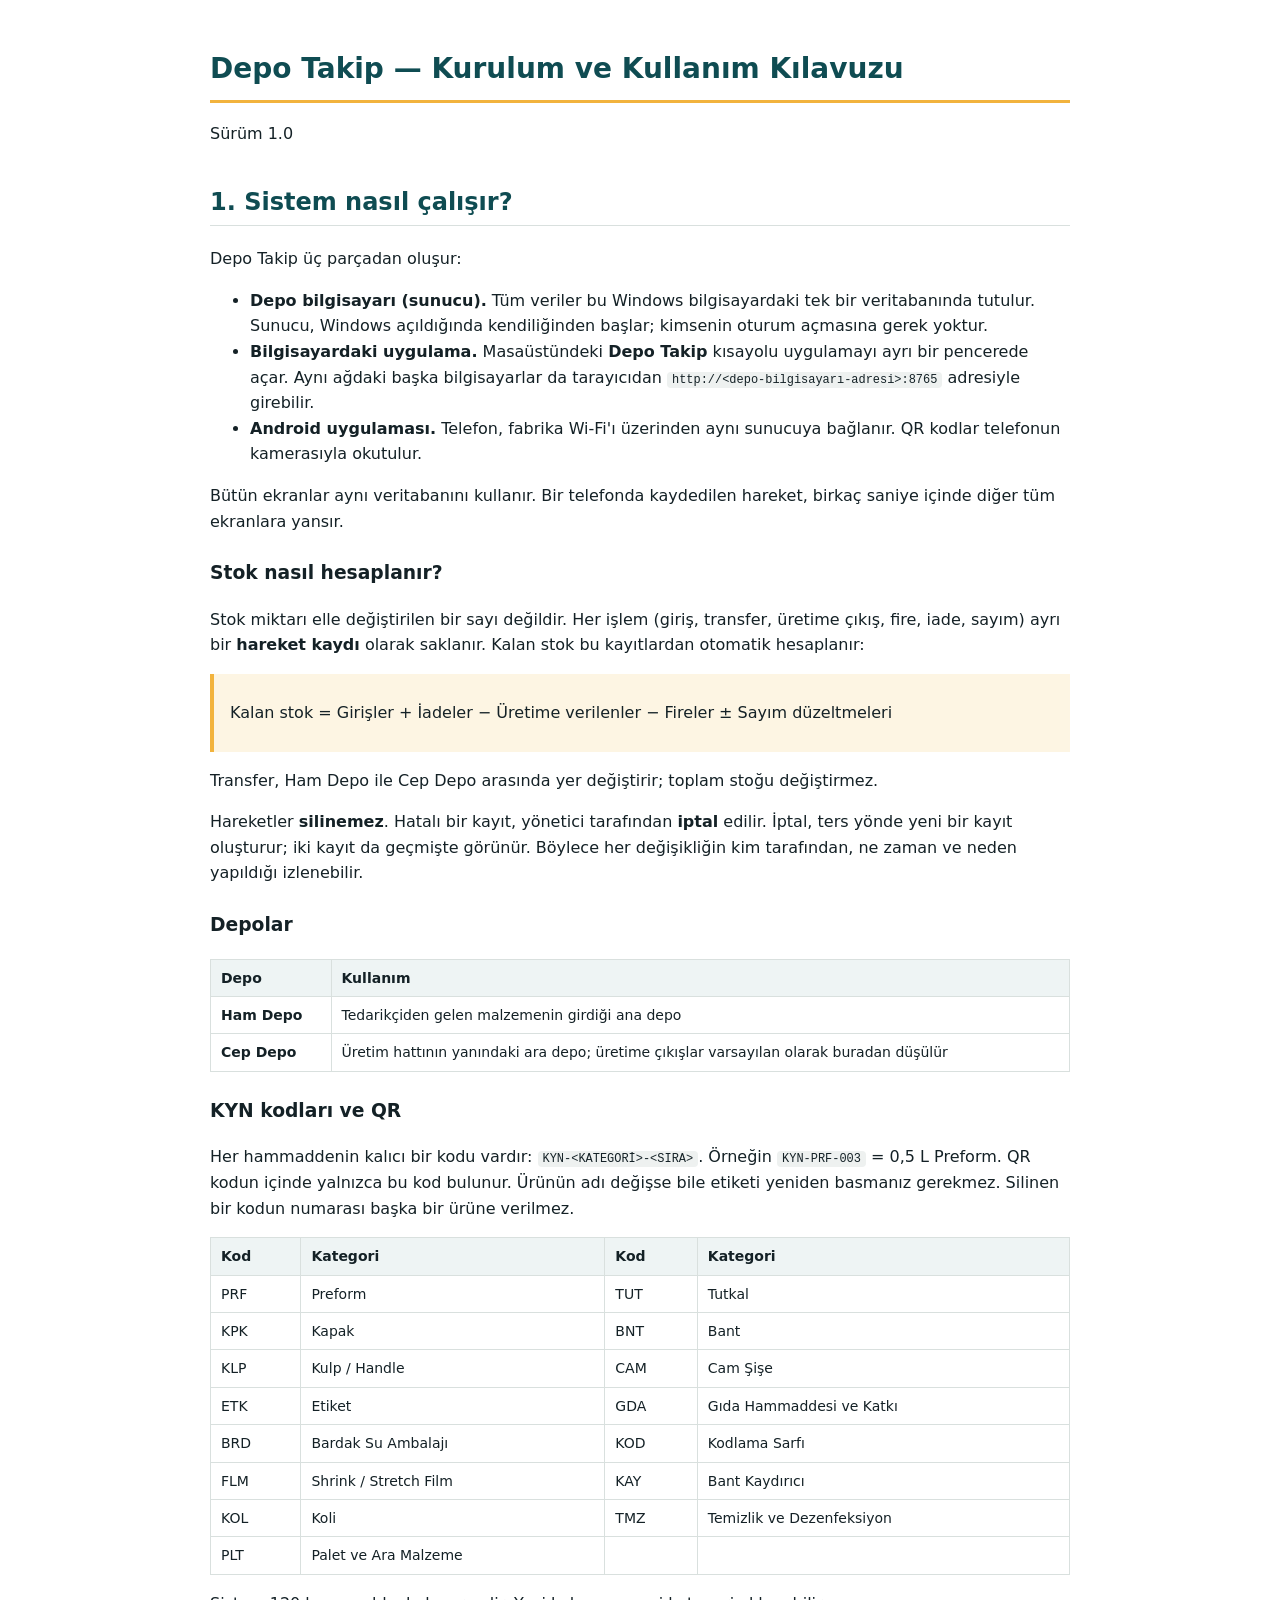
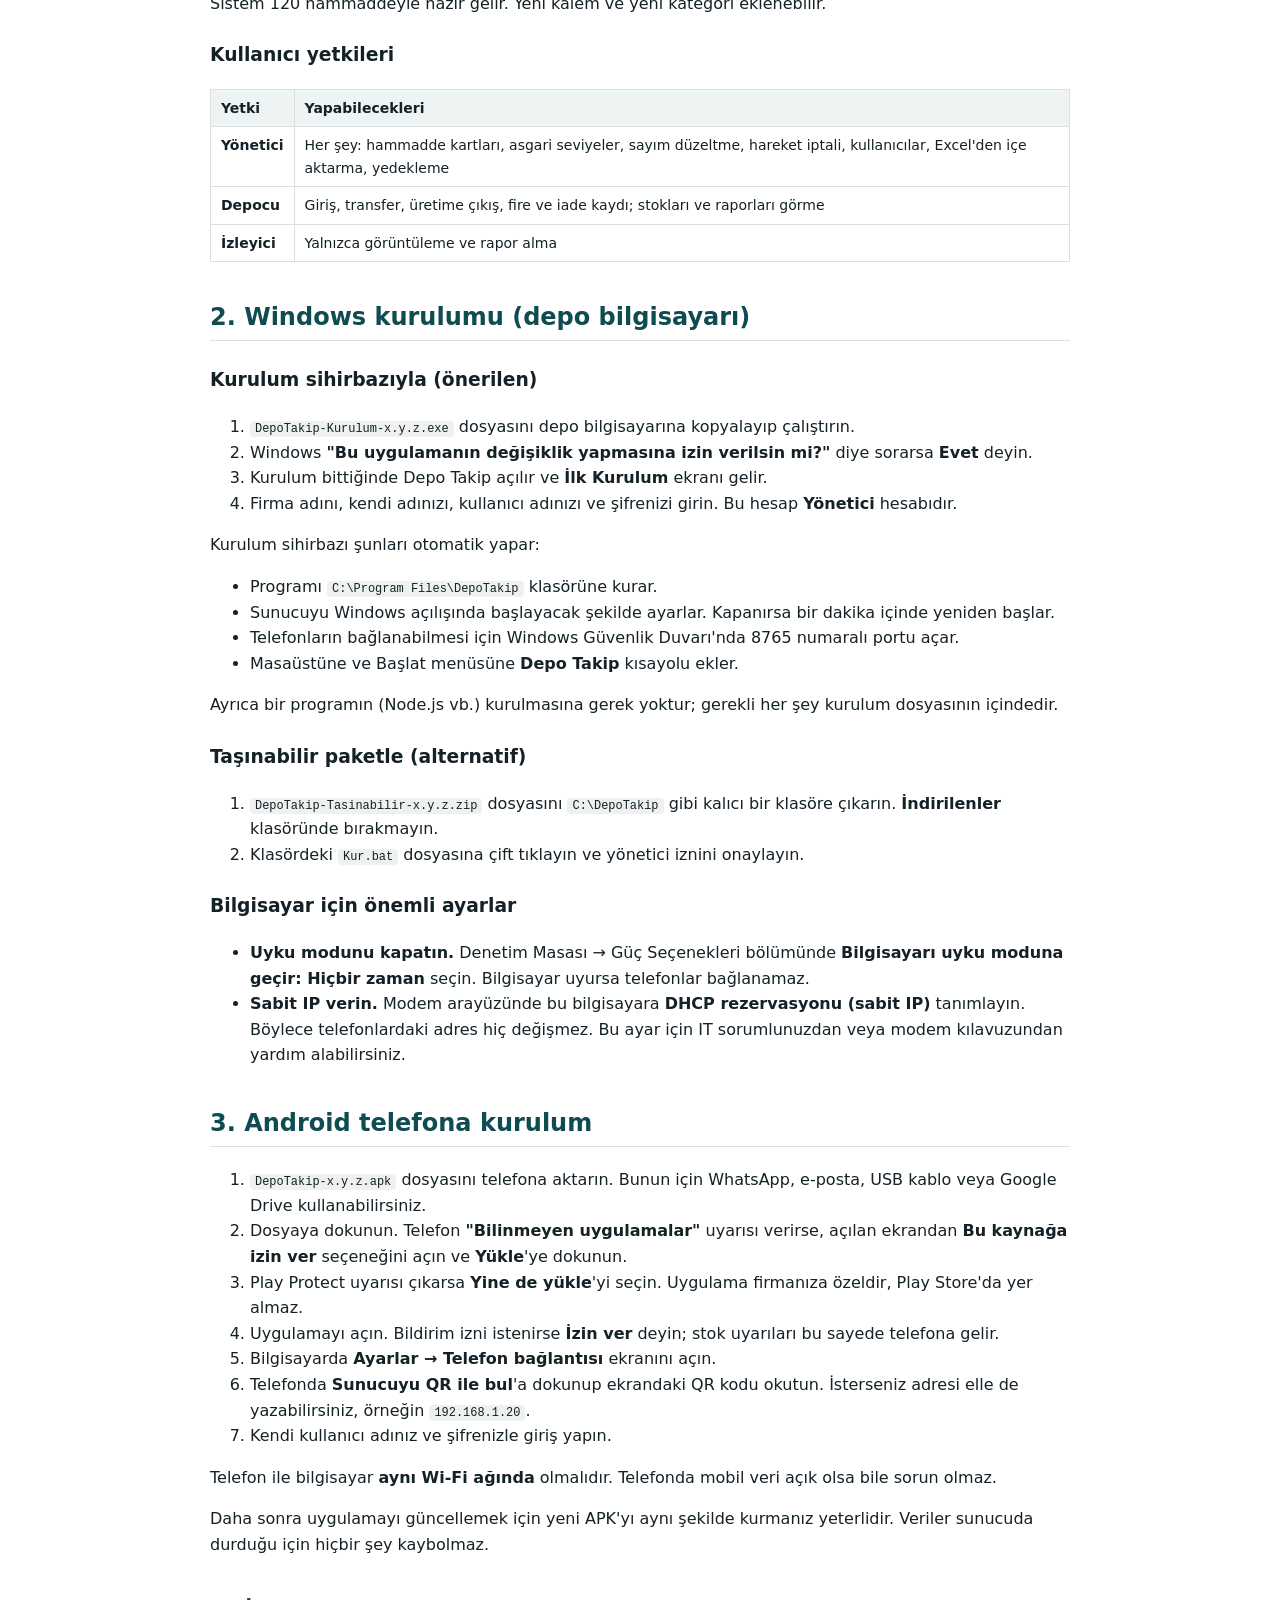
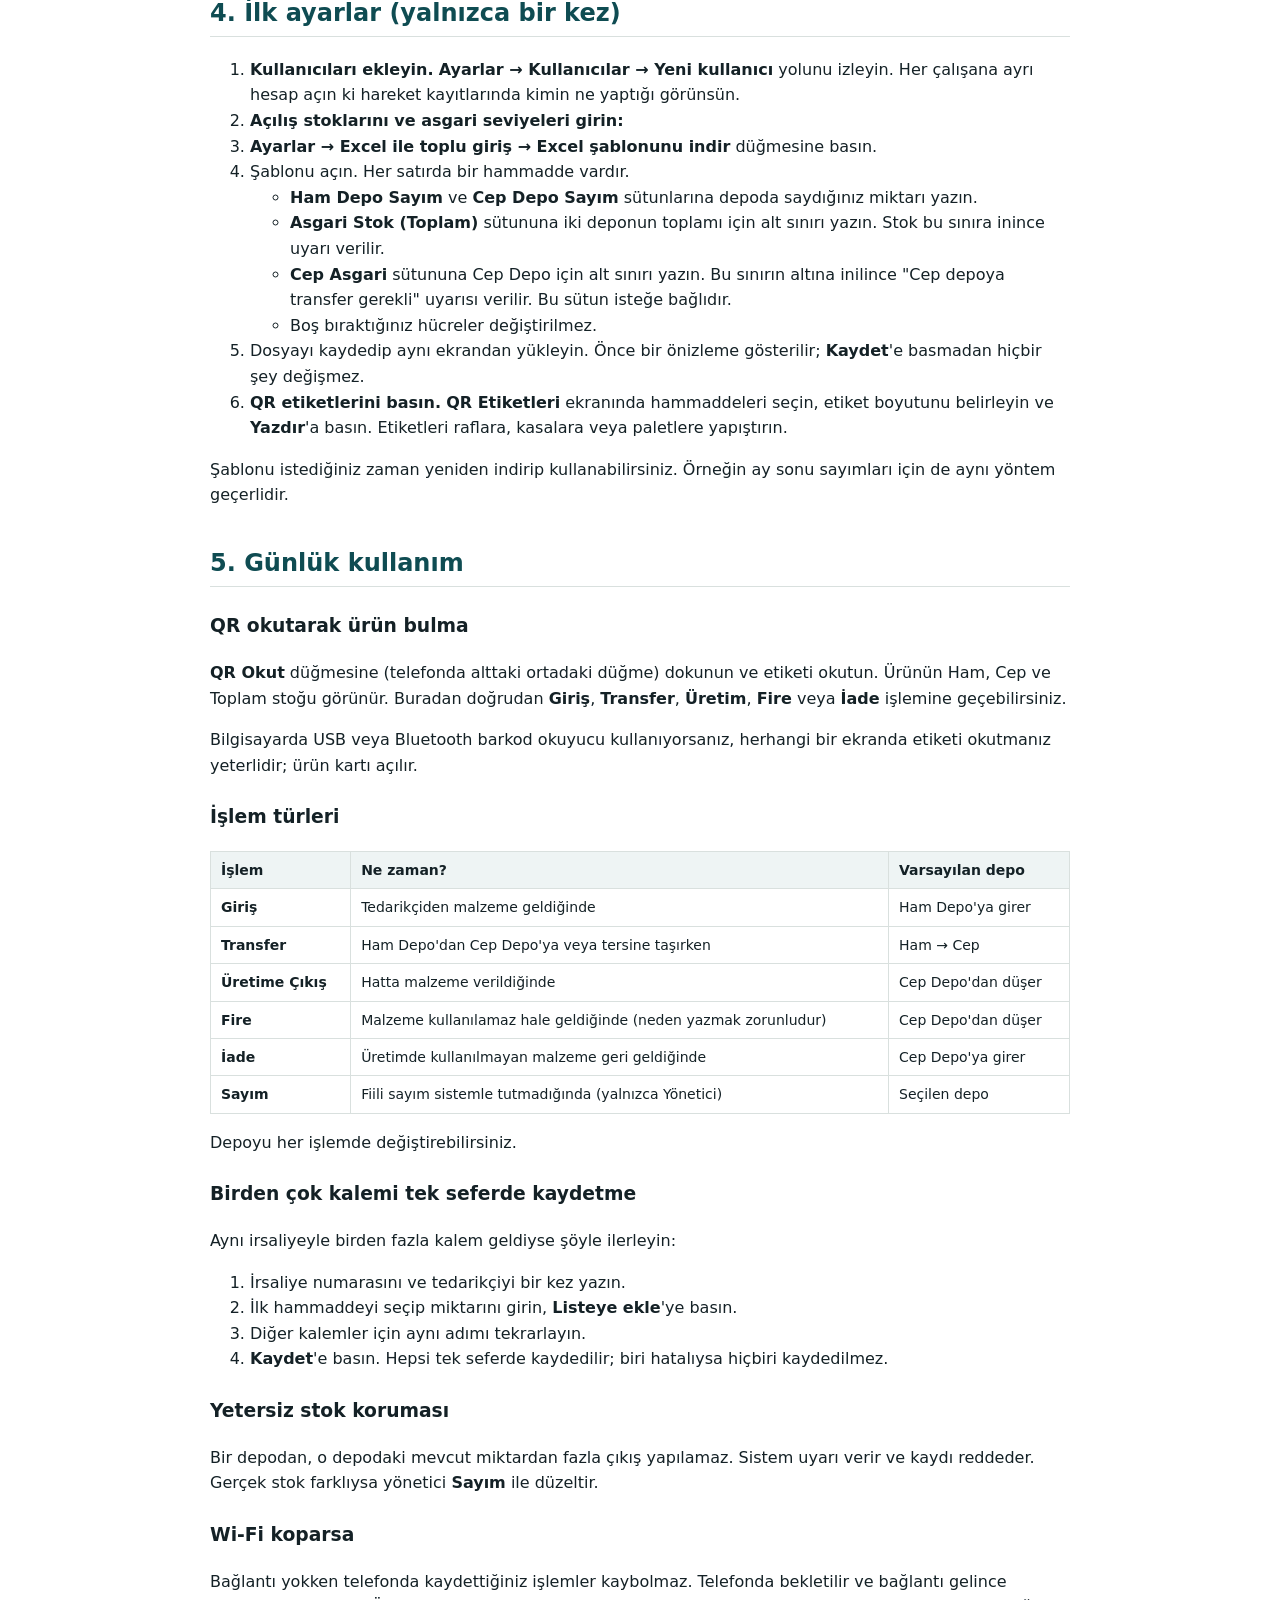
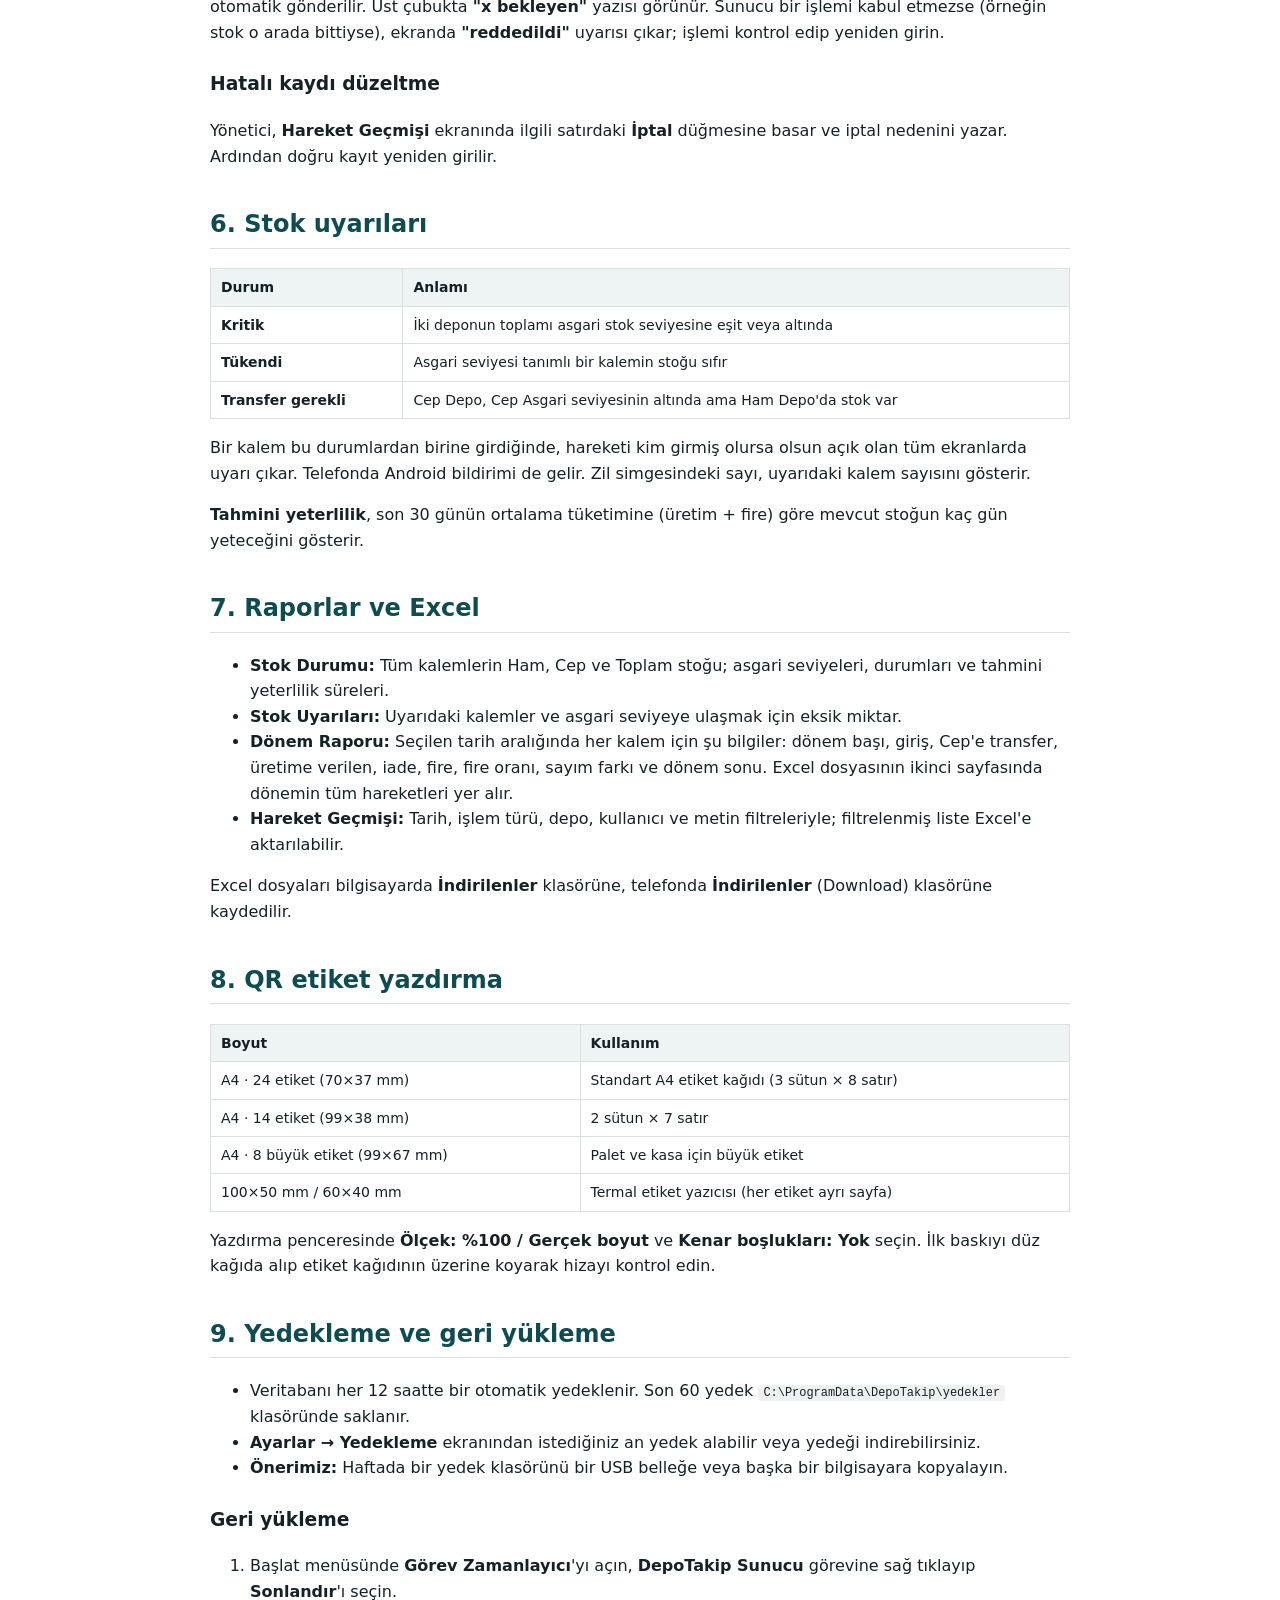
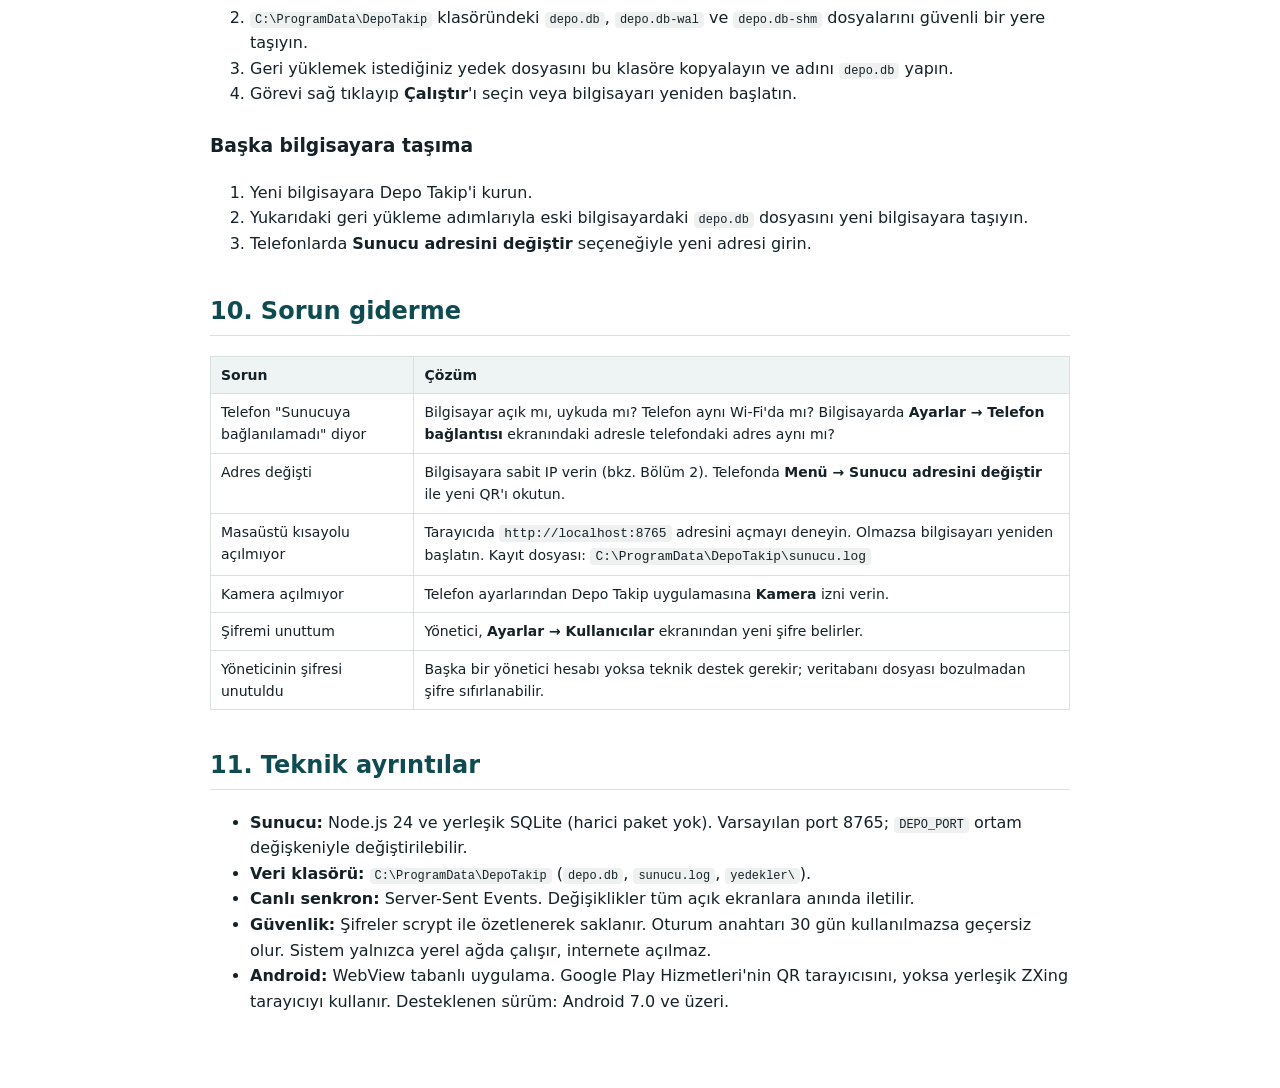
==== docs/KULLANIM-KILAVUZU.html @ caff274a "Depo takip uygulaması: ilk yükleme Co-Authored-By: Claude Opus 5.5 <noreply@anthropic.com> Claude-Se" ====
<!doctype html><html lang="tr"><head><meta charset="utf-8"><meta name="viewport" content="width=device-width,initial-scale=1"><title>Depo Takip — Kullanım Kılavuzu</title><style>body{font-family:"Segoe UI",system-ui,Roboto,Arial,sans-serif;max-width:860px;margin:0 auto;padding:28px 20px 60px;line-height:1.6;color:#142126;background:#fff}
h1{color:#0f4c52;font-size:28px;border-bottom:3px solid #f2b33d;padding-bottom:8px}h2{color:#0f4c52;margin-top:36px;border-bottom:1px solid #d9e0de;padding-bottom:4px}h3{margin-top:24px}
table{border-collapse:collapse;width:100%;margin:12px 0;font-size:14px}th,td{border:1px solid #d9e0de;padding:7px 10px;text-align:left;vertical-align:top}th{background:#eef4f4}
code{background:#eef1f0;padding:1px 5px;border-radius:4px;font-size:.92em}blockquote{margin:12px 0;padding:10px 16px;background:#fdf5e3;border-left:4px solid #f2b33d}
@media print{body{padding:0}h2{page-break-after:avoid}}</style></head><body><h1 id="depo-takip-kurulum-ve-kullanm-klavuzu">Depo Takip — Kurulum ve Kullanım Kılavuzu</h1>
<p>Sürüm 1.0</p>
<h2 id="1-sistem-nasl-calsr">1. Sistem nasıl çalışır?</h2>
<p>Depo Takip üç parçadan oluşur:</p>
<ul>
<li><strong>Depo bilgisayarı (sunucu).</strong> Tüm veriler bu Windows bilgisayardaki tek bir veritabanında tutulur. Sunucu, Windows açıldığında kendiliğinden başlar; kimsenin oturum açmasına gerek yoktur.</li>
<li><strong>Bilgisayardaki uygulama.</strong> Masaüstündeki <strong>Depo Takip</strong> kısayolu uygulamayı ayrı bir pencerede açar. Aynı ağdaki başka bilgisayarlar da tarayıcıdan <code>http://&lt;depo-bilgisayarı-adresi&gt;:8765</code> adresiyle girebilir.</li>
<li><strong>Android uygulaması.</strong> Telefon, fabrika Wi-Fi'ı üzerinden aynı sunucuya bağlanır. QR kodlar telefonun kamerasıyla okutulur.</li>
</ul>
<p>Bütün ekranlar aynı veritabanını kullanır. Bir telefonda kaydedilen hareket, birkaç saniye içinde diğer tüm ekranlara yansır.</p>
<h3 id="stok-nasl-hesaplanr">Stok nasıl hesaplanır?</h3>
<p>Stok miktarı elle değiştirilen bir sayı değildir. Her işlem (giriş, transfer, üretime çıkış, fire, iade, sayım) ayrı bir <strong>hareket kaydı</strong> olarak saklanır. Kalan stok bu kayıtlardan otomatik hesaplanır:</p>
<blockquote>
<p>Kalan stok = Girişler + İadeler − Üretime verilenler − Fireler ± Sayım düzeltmeleri</p>
</blockquote>
<p>Transfer, Ham Depo ile Cep Depo arasında yer değiştirir; toplam stoğu değiştirmez.</p>
<p>Hareketler <strong>silinemez</strong>. Hatalı bir kayıt, yönetici tarafından <strong>iptal</strong> edilir. İptal, ters yönde yeni bir kayıt oluşturur; iki kayıt da geçmişte görünür. Böylece her değişikliğin kim tarafından, ne zaman ve neden yapıldığı izlenebilir.</p>
<h3 id="depolar">Depolar</h3>
<table>
<thead>
<tr>
<th>Depo</th>
<th>Kullanım</th>
</tr>
</thead>
<tbody>
<tr>
<td><strong>Ham Depo</strong></td>
<td>Tedarikçiden gelen malzemenin girdiği ana depo</td>
</tr>
<tr>
<td><strong>Cep Depo</strong></td>
<td>Üretim hattının yanındaki ara depo; üretime çıkışlar varsayılan olarak buradan düşülür</td>
</tr>
</tbody>
</table>
<h3 id="kyn-kodlar-ve-qr">KYN kodları ve QR</h3>
<p>Her hammaddenin kalıcı bir kodu vardır: <code>KYN-&lt;KATEGORİ&gt;-&lt;SIRA&gt;</code>. Örneğin <code>KYN-PRF-003</code> = 0,5 L Preform. QR kodun içinde yalnızca bu kod bulunur. Ürünün adı değişse bile etiketi yeniden basmanız gerekmez. Silinen bir kodun numarası başka bir ürüne verilmez.</p>
<table>
<thead>
<tr>
<th>Kod</th>
<th>Kategori</th>
<th>Kod</th>
<th>Kategori</th>
</tr>
</thead>
<tbody>
<tr>
<td>PRF</td>
<td>Preform</td>
<td>TUT</td>
<td>Tutkal</td>
</tr>
<tr>
<td>KPK</td>
<td>Kapak</td>
<td>BNT</td>
<td>Bant</td>
</tr>
<tr>
<td>KLP</td>
<td>Kulp / Handle</td>
<td>CAM</td>
<td>Cam Şişe</td>
</tr>
<tr>
<td>ETK</td>
<td>Etiket</td>
<td>GDA</td>
<td>Gıda Hammaddesi ve Katkı</td>
</tr>
<tr>
<td>BRD</td>
<td>Bardak Su Ambalajı</td>
<td>KOD</td>
<td>Kodlama Sarfı</td>
</tr>
<tr>
<td>FLM</td>
<td>Shrink / Stretch Film</td>
<td>KAY</td>
<td>Bant Kaydırıcı</td>
</tr>
<tr>
<td>KOL</td>
<td>Koli</td>
<td>TMZ</td>
<td>Temizlik ve Dezenfeksiyon</td>
</tr>
<tr>
<td>PLT</td>
<td>Palet ve Ara Malzeme</td>
<td></td>
<td></td>
</tr>
</tbody>
</table>
<p>Sistem 120 hammaddeyle hazır gelir. Yeni kalem ve yeni kategori eklenebilir.</p>
<h3 id="kullanc-yetkileri">Kullanıcı yetkileri</h3>
<table>
<thead>
<tr>
<th>Yetki</th>
<th>Yapabilecekleri</th>
</tr>
</thead>
<tbody>
<tr>
<td><strong>Yönetici</strong></td>
<td>Her şey: hammadde kartları, asgari seviyeler, sayım düzeltme, hareket iptali, kullanıcılar, Excel'den içe aktarma, yedekleme</td>
</tr>
<tr>
<td><strong>Depocu</strong></td>
<td>Giriş, transfer, üretime çıkış, fire ve iade kaydı; stokları ve raporları görme</td>
</tr>
<tr>
<td><strong>İzleyici</strong></td>
<td>Yalnızca görüntüleme ve rapor alma</td>
</tr>
</tbody>
</table>
<h2 id="2-windows-kurulumu-depo-bilgisayar">2. Windows kurulumu (depo bilgisayarı)</h2>
<h3 id="kurulum-sihirbazyla-onerilen">Kurulum sihirbazıyla (önerilen)</h3>
<ol>
<li><code>DepoTakip-Kurulum-x.y.z.exe</code> dosyasını depo bilgisayarına kopyalayıp çalıştırın.</li>
<li>Windows <strong>"Bu uygulamanın değişiklik yapmasına izin verilsin mi?"</strong> diye sorarsa <strong>Evet</strong> deyin.</li>
<li>Kurulum bittiğinde Depo Takip açılır ve <strong>İlk Kurulum</strong> ekranı gelir.</li>
<li>Firma adını, kendi adınızı, kullanıcı adınızı ve şifrenizi girin. Bu hesap <strong>Yönetici</strong> hesabıdır.</li>
</ol>
<p>Kurulum sihirbazı şunları otomatik yapar:</p>
<ul>
<li>Programı <code>C:\Program Files\DepoTakip</code> klasörüne kurar.</li>
<li>Sunucuyu Windows açılışında başlayacak şekilde ayarlar. Kapanırsa bir dakika içinde yeniden başlar.</li>
<li>Telefonların bağlanabilmesi için Windows Güvenlik Duvarı'nda 8765 numaralı portu açar.</li>
<li>Masaüstüne ve Başlat menüsüne <strong>Depo Takip</strong> kısayolu ekler.</li>
</ul>
<p>Ayrıca bir programın (Node.js vb.) kurulmasına gerek yoktur; gerekli her şey kurulum dosyasının içindedir.</p>
<h3 id="tasnabilir-paketle-alternatif">Taşınabilir paketle (alternatif)</h3>
<ol>
<li><code>DepoTakip-Tasinabilir-x.y.z.zip</code> dosyasını <code>C:\DepoTakip</code> gibi kalıcı bir klasöre çıkarın. <strong>İndirilenler</strong> klasöründe bırakmayın.</li>
<li>Klasördeki <code>Kur.bat</code> dosyasına çift tıklayın ve yönetici iznini onaylayın.</li>
</ol>
<h3 id="bilgisayar-icin-onemli-ayarlar">Bilgisayar için önemli ayarlar</h3>
<ul>
<li><strong>Uyku modunu kapatın.</strong> Denetim Masası → Güç Seçenekleri bölümünde <strong>Bilgisayarı uyku moduna geçir: Hiçbir zaman</strong> seçin. Bilgisayar uyursa telefonlar bağlanamaz.</li>
<li><strong>Sabit IP verin.</strong> Modem arayüzünde bu bilgisayara <strong>DHCP rezervasyonu (sabit IP)</strong> tanımlayın. Böylece telefonlardaki adres hiç değişmez. Bu ayar için IT sorumlunuzdan veya modem kılavuzundan yardım alabilirsiniz.</li>
</ul>
<h2 id="3-android-telefona-kurulum">3. Android telefona kurulum</h2>
<ol>
<li><code>DepoTakip-x.y.z.apk</code> dosyasını telefona aktarın. Bunun için WhatsApp, e-posta, USB kablo veya Google Drive kullanabilirsiniz.</li>
<li>Dosyaya dokunun. Telefon <strong>"Bilinmeyen uygulamalar"</strong> uyarısı verirse, açılan ekrandan <strong>Bu kaynağa izin ver</strong> seçeneğini açın ve <strong>Yükle</strong>'ye dokunun.</li>
<li>Play Protect uyarısı çıkarsa <strong>Yine de yükle</strong>'yi seçin. Uygulama firmanıza özeldir, Play Store'da yer almaz.</li>
<li>Uygulamayı açın. Bildirim izni istenirse <strong>İzin ver</strong> deyin; stok uyarıları bu sayede telefona gelir.</li>
<li>Bilgisayarda <strong>Ayarlar → Telefon bağlantısı</strong> ekranını açın.</li>
<li>Telefonda <strong>Sunucuyu QR ile bul</strong>'a dokunup ekrandaki QR kodu okutun. İsterseniz adresi elle de yazabilirsiniz, örneğin <code>192.168.1.20</code>.</li>
<li>Kendi kullanıcı adınız ve şifrenizle giriş yapın.</li>
</ol>
<p>Telefon ile bilgisayar <strong>aynı Wi-Fi ağında</strong> olmalıdır. Telefonda mobil veri açık olsa bile sorun olmaz.</p>
<p>Daha sonra uygulamayı güncellemek için yeni APK'yı aynı şekilde kurmanız yeterlidir. Veriler sunucuda durduğu için hiçbir şey kaybolmaz.</p>
<h2 id="4-ilk-ayarlar-yalnzca-bir-kez">4. İlk ayarlar (yalnızca bir kez)</h2>
<ol>
<li><strong>Kullanıcıları ekleyin.</strong> <strong>Ayarlar → Kullanıcılar → Yeni kullanıcı</strong> yolunu izleyin. Her çalışana ayrı hesap açın ki hareket kayıtlarında kimin ne yaptığı görünsün.</li>
<li><strong>Açılış stoklarını ve asgari seviyeleri girin:</strong></li>
<li><strong>Ayarlar → Excel ile toplu giriş → Excel şablonunu indir</strong> düğmesine basın.</li>
<li>Şablonu açın. Her satırda bir hammadde vardır.<ul>
<li><strong>Ham Depo Sayım</strong> ve <strong>Cep Depo Sayım</strong> sütunlarına depoda saydığınız miktarı yazın.</li>
<li><strong>Asgari Stok (Toplam)</strong> sütununa iki deponun toplamı için alt sınırı yazın. Stok bu sınıra inince uyarı verilir.</li>
<li><strong>Cep Asgari</strong> sütununa Cep Depo için alt sınırı yazın. Bu sınırın altına inilince "Cep depoya transfer gerekli" uyarısı verilir. Bu sütun isteğe bağlıdır.</li>
<li>Boş bıraktığınız hücreler değiştirilmez.</li>
</ul>
</li>
<li>Dosyayı kaydedip aynı ekrandan yükleyin. Önce bir önizleme gösterilir; <strong>Kaydet</strong>'e basmadan hiçbir şey değişmez.</li>
<li><strong>QR etiketlerini basın.</strong> <strong>QR Etiketleri</strong> ekranında hammaddeleri seçin, etiket boyutunu belirleyin ve <strong>Yazdır</strong>'a basın. Etiketleri raflara, kasalara veya paletlere yapıştırın.</li>
</ol>
<p>Şablonu istediğiniz zaman yeniden indirip kullanabilirsiniz. Örneğin ay sonu sayımları için de aynı yöntem geçerlidir.</p>
<h2 id="5-gunluk-kullanm">5. Günlük kullanım</h2>
<h3 id="qr-okutarak-urun-bulma">QR okutarak ürün bulma</h3>
<p><strong>QR Okut</strong> düğmesine (telefonda alttaki ortadaki düğme) dokunun ve etiketi okutun. Ürünün Ham, Cep ve Toplam stoğu görünür. Buradan doğrudan <strong>Giriş</strong>, <strong>Transfer</strong>, <strong>Üretim</strong>, <strong>Fire</strong> veya <strong>İade</strong> işlemine geçebilirsiniz.</p>
<p>Bilgisayarda USB veya Bluetooth barkod okuyucu kullanıyorsanız, herhangi bir ekranda etiketi okutmanız yeterlidir; ürün kartı açılır.</p>
<h3 id="islem-turleri">İşlem türleri</h3>
<table>
<thead>
<tr>
<th>İşlem</th>
<th>Ne zaman?</th>
<th>Varsayılan depo</th>
</tr>
</thead>
<tbody>
<tr>
<td><strong>Giriş</strong></td>
<td>Tedarikçiden malzeme geldiğinde</td>
<td>Ham Depo'ya girer</td>
</tr>
<tr>
<td><strong>Transfer</strong></td>
<td>Ham Depo'dan Cep Depo'ya veya tersine taşırken</td>
<td>Ham → Cep</td>
</tr>
<tr>
<td><strong>Üretime Çıkış</strong></td>
<td>Hatta malzeme verildiğinde</td>
<td>Cep Depo'dan düşer</td>
</tr>
<tr>
<td><strong>Fire</strong></td>
<td>Malzeme kullanılamaz hale geldiğinde (neden yazmak zorunludur)</td>
<td>Cep Depo'dan düşer</td>
</tr>
<tr>
<td><strong>İade</strong></td>
<td>Üretimde kullanılmayan malzeme geri geldiğinde</td>
<td>Cep Depo'ya girer</td>
</tr>
<tr>
<td><strong>Sayım</strong></td>
<td>Fiili sayım sistemle tutmadığında (yalnızca Yönetici)</td>
<td>Seçilen depo</td>
</tr>
</tbody>
</table>
<p>Depoyu her işlemde değiştirebilirsiniz.</p>
<h3 id="birden-cok-kalemi-tek-seferde-kaydetme">Birden çok kalemi tek seferde kaydetme</h3>
<p>Aynı irsaliyeyle birden fazla kalem geldiyse şöyle ilerleyin:</p>
<ol>
<li>İrsaliye numarasını ve tedarikçiyi bir kez yazın.</li>
<li>İlk hammaddeyi seçip miktarını girin, <strong>Listeye ekle</strong>'ye basın.</li>
<li>Diğer kalemler için aynı adımı tekrarlayın.</li>
<li><strong>Kaydet</strong>'e basın. Hepsi tek seferde kaydedilir; biri hatalıysa hiçbiri kaydedilmez.</li>
</ol>
<h3 id="yetersiz-stok-korumas">Yetersiz stok koruması</h3>
<p>Bir depodan, o depodaki mevcut miktardan fazla çıkış yapılamaz. Sistem uyarı verir ve kaydı reddeder. Gerçek stok farklıysa yönetici <strong>Sayım</strong> ile düzeltir.</p>
<h3 id="wi-fi-koparsa">Wi-Fi koparsa</h3>
<p>Bağlantı yokken telefonda kaydettiğiniz işlemler kaybolmaz. Telefonda bekletilir ve bağlantı gelince otomatik gönderilir. Üst çubukta <strong>"x bekleyen"</strong> yazısı görünür. Sunucu bir işlemi kabul etmezse (örneğin stok o arada bittiyse), ekranda <strong>"reddedildi"</strong> uyarısı çıkar; işlemi kontrol edip yeniden girin.</p>
<h3 id="hatal-kayd-duzeltme">Hatalı kaydı düzeltme</h3>
<p>Yönetici, <strong>Hareket Geçmişi</strong> ekranında ilgili satırdaki <strong>İptal</strong> düğmesine basar ve iptal nedenini yazar. Ardından doğru kayıt yeniden girilir.</p>
<h2 id="6-stok-uyarlar">6. Stok uyarıları</h2>
<table>
<thead>
<tr>
<th>Durum</th>
<th>Anlamı</th>
</tr>
</thead>
<tbody>
<tr>
<td><strong>Kritik</strong></td>
<td>İki deponun toplamı asgari stok seviyesine eşit veya altında</td>
</tr>
<tr>
<td><strong>Tükendi</strong></td>
<td>Asgari seviyesi tanımlı bir kalemin stoğu sıfır</td>
</tr>
<tr>
<td><strong>Transfer gerekli</strong></td>
<td>Cep Depo, Cep Asgari seviyesinin altında ama Ham Depo'da stok var</td>
</tr>
</tbody>
</table>
<p>Bir kalem bu durumlardan birine girdiğinde, hareketi kim girmiş olursa olsun açık olan tüm ekranlarda uyarı çıkar. Telefonda Android bildirimi de gelir. Zil simgesindeki sayı, uyarıdaki kalem sayısını gösterir.</p>
<p><strong>Tahmini yeterlilik</strong>, son 30 günün ortalama tüketimine (üretim + fire) göre mevcut stoğun kaç gün yeteceğini gösterir.</p>
<h2 id="7-raporlar-ve-excel">7. Raporlar ve Excel</h2>
<ul>
<li><strong>Stok Durumu:</strong> Tüm kalemlerin Ham, Cep ve Toplam stoğu; asgari seviyeleri, durumları ve tahmini yeterlilik süreleri.</li>
<li><strong>Stok Uyarıları:</strong> Uyarıdaki kalemler ve asgari seviyeye ulaşmak için eksik miktar.</li>
<li><strong>Dönem Raporu:</strong> Seçilen tarih aralığında her kalem için şu bilgiler: dönem başı, giriş, Cep'e transfer, üretime verilen, iade, fire, fire oranı, sayım farkı ve dönem sonu. Excel dosyasının ikinci sayfasında dönemin tüm hareketleri yer alır.</li>
<li><strong>Hareket Geçmişi:</strong> Tarih, işlem türü, depo, kullanıcı ve metin filtreleriyle; filtrelenmiş liste Excel'e aktarılabilir.</li>
</ul>
<p>Excel dosyaları bilgisayarda <strong>İndirilenler</strong> klasörüne, telefonda <strong>İndirilenler</strong> (Download) klasörüne kaydedilir.</p>
<h2 id="8-qr-etiket-yazdrma">8. QR etiket yazdırma</h2>
<table>
<thead>
<tr>
<th>Boyut</th>
<th>Kullanım</th>
</tr>
</thead>
<tbody>
<tr>
<td>A4 · 24 etiket (70×37 mm)</td>
<td>Standart A4 etiket kağıdı (3 sütun × 8 satır)</td>
</tr>
<tr>
<td>A4 · 14 etiket (99×38 mm)</td>
<td>2 sütun × 7 satır</td>
</tr>
<tr>
<td>A4 · 8 büyük etiket (99×67 mm)</td>
<td>Palet ve kasa için büyük etiket</td>
</tr>
<tr>
<td>100×50 mm / 60×40 mm</td>
<td>Termal etiket yazıcısı (her etiket ayrı sayfa)</td>
</tr>
</tbody>
</table>
<p>Yazdırma penceresinde <strong>Ölçek: %100 / Gerçek boyut</strong> ve <strong>Kenar boşlukları: Yok</strong> seçin. İlk baskıyı düz kağıda alıp etiket kağıdının üzerine koyarak hizayı kontrol edin.</p>
<h2 id="9-yedekleme-ve-geri-yukleme">9. Yedekleme ve geri yükleme</h2>
<ul>
<li>Veritabanı her 12 saatte bir otomatik yedeklenir. Son 60 yedek <code>C:\ProgramData\DepoTakip\yedekler</code> klasöründe saklanır.</li>
<li><strong>Ayarlar → Yedekleme</strong> ekranından istediğiniz an yedek alabilir veya yedeği indirebilirsiniz.</li>
<li><strong>Önerimiz:</strong> Haftada bir yedek klasörünü bir USB belleğe veya başka bir bilgisayara kopyalayın.</li>
</ul>
<h3 id="geri-yukleme">Geri yükleme</h3>
<ol>
<li>Başlat menüsünde <strong>Görev Zamanlayıcı</strong>'yı açın, <strong>DepoTakip Sunucu</strong> görevine sağ tıklayıp <strong>Sonlandır</strong>'ı seçin.</li>
<li><code>C:\ProgramData\DepoTakip</code> klasöründeki <code>depo.db</code>, <code>depo.db-wal</code> ve <code>depo.db-shm</code> dosyalarını güvenli bir yere taşıyın.</li>
<li>Geri yüklemek istediğiniz yedek dosyasını bu klasöre kopyalayın ve adını <code>depo.db</code> yapın.</li>
<li>Görevi sağ tıklayıp <strong>Çalıştır</strong>'ı seçin veya bilgisayarı yeniden başlatın.</li>
</ol>
<h3 id="baska-bilgisayara-tasma">Başka bilgisayara taşıma</h3>
<ol>
<li>Yeni bilgisayara Depo Takip'i kurun.</li>
<li>Yukarıdaki geri yükleme adımlarıyla eski bilgisayardaki <code>depo.db</code> dosyasını yeni bilgisayara taşıyın.</li>
<li>Telefonlarda <strong>Sunucu adresini değiştir</strong> seçeneğiyle yeni adresi girin.</li>
</ol>
<h2 id="10-sorun-giderme">10. Sorun giderme</h2>
<table>
<thead>
<tr>
<th>Sorun</th>
<th>Çözüm</th>
</tr>
</thead>
<tbody>
<tr>
<td>Telefon "Sunucuya bağlanılamadı" diyor</td>
<td>Bilgisayar açık mı, uykuda mı? Telefon aynı Wi-Fi'da mı? Bilgisayarda <strong>Ayarlar → Telefon bağlantısı</strong> ekranındaki adresle telefondaki adres aynı mı?</td>
</tr>
<tr>
<td>Adres değişti</td>
<td>Bilgisayara sabit IP verin (bkz. Bölüm 2). Telefonda <strong>Menü → Sunucu adresini değiştir</strong> ile yeni QR'ı okutun.</td>
</tr>
<tr>
<td>Masaüstü kısayolu açılmıyor</td>
<td>Tarayıcıda <code>http://localhost:8765</code> adresini açmayı deneyin. Olmazsa bilgisayarı yeniden başlatın. Kayıt dosyası: <code>C:\ProgramData\DepoTakip\sunucu.log</code></td>
</tr>
<tr>
<td>Kamera açılmıyor</td>
<td>Telefon ayarlarından Depo Takip uygulamasına <strong>Kamera</strong> izni verin.</td>
</tr>
<tr>
<td>Şifremi unuttum</td>
<td>Yönetici, <strong>Ayarlar → Kullanıcılar</strong> ekranından yeni şifre belirler.</td>
</tr>
<tr>
<td>Yöneticinin şifresi unutuldu</td>
<td>Başka bir yönetici hesabı yoksa teknik destek gerekir; veritabanı dosyası bozulmadan şifre sıfırlanabilir.</td>
</tr>
</tbody>
</table>
<h2 id="11-teknik-ayrntlar">11. Teknik ayrıntılar</h2>
<ul>
<li><strong>Sunucu:</strong> Node.js 24 ve yerleşik SQLite (harici paket yok). Varsayılan port 8765; <code>DEPO_PORT</code> ortam değişkeniyle değiştirilebilir.</li>
<li><strong>Veri klasörü:</strong> <code>C:\ProgramData\DepoTakip</code> (<code>depo.db</code>, <code>sunucu.log</code>, <code>yedekler\</code>).</li>
<li><strong>Canlı senkron:</strong> Server-Sent Events. Değişiklikler tüm açık ekranlara anında iletilir.</li>
<li><strong>Güvenlik:</strong> Şifreler scrypt ile özetlenerek saklanır. Oturum anahtarı 30 gün kullanılmazsa geçersiz olur. Sistem yalnızca yerel ağda çalışır, internete açılmaz.</li>
<li><strong>Android:</strong> WebView tabanlı uygulama. Google Play Hizmetleri'nin QR tarayıcısını, yoksa yerleşik ZXing tarayıcıyı kullanır. Desteklenen sürüm: Android 7.0 ve üzeri.</li>
</ul></body></html>
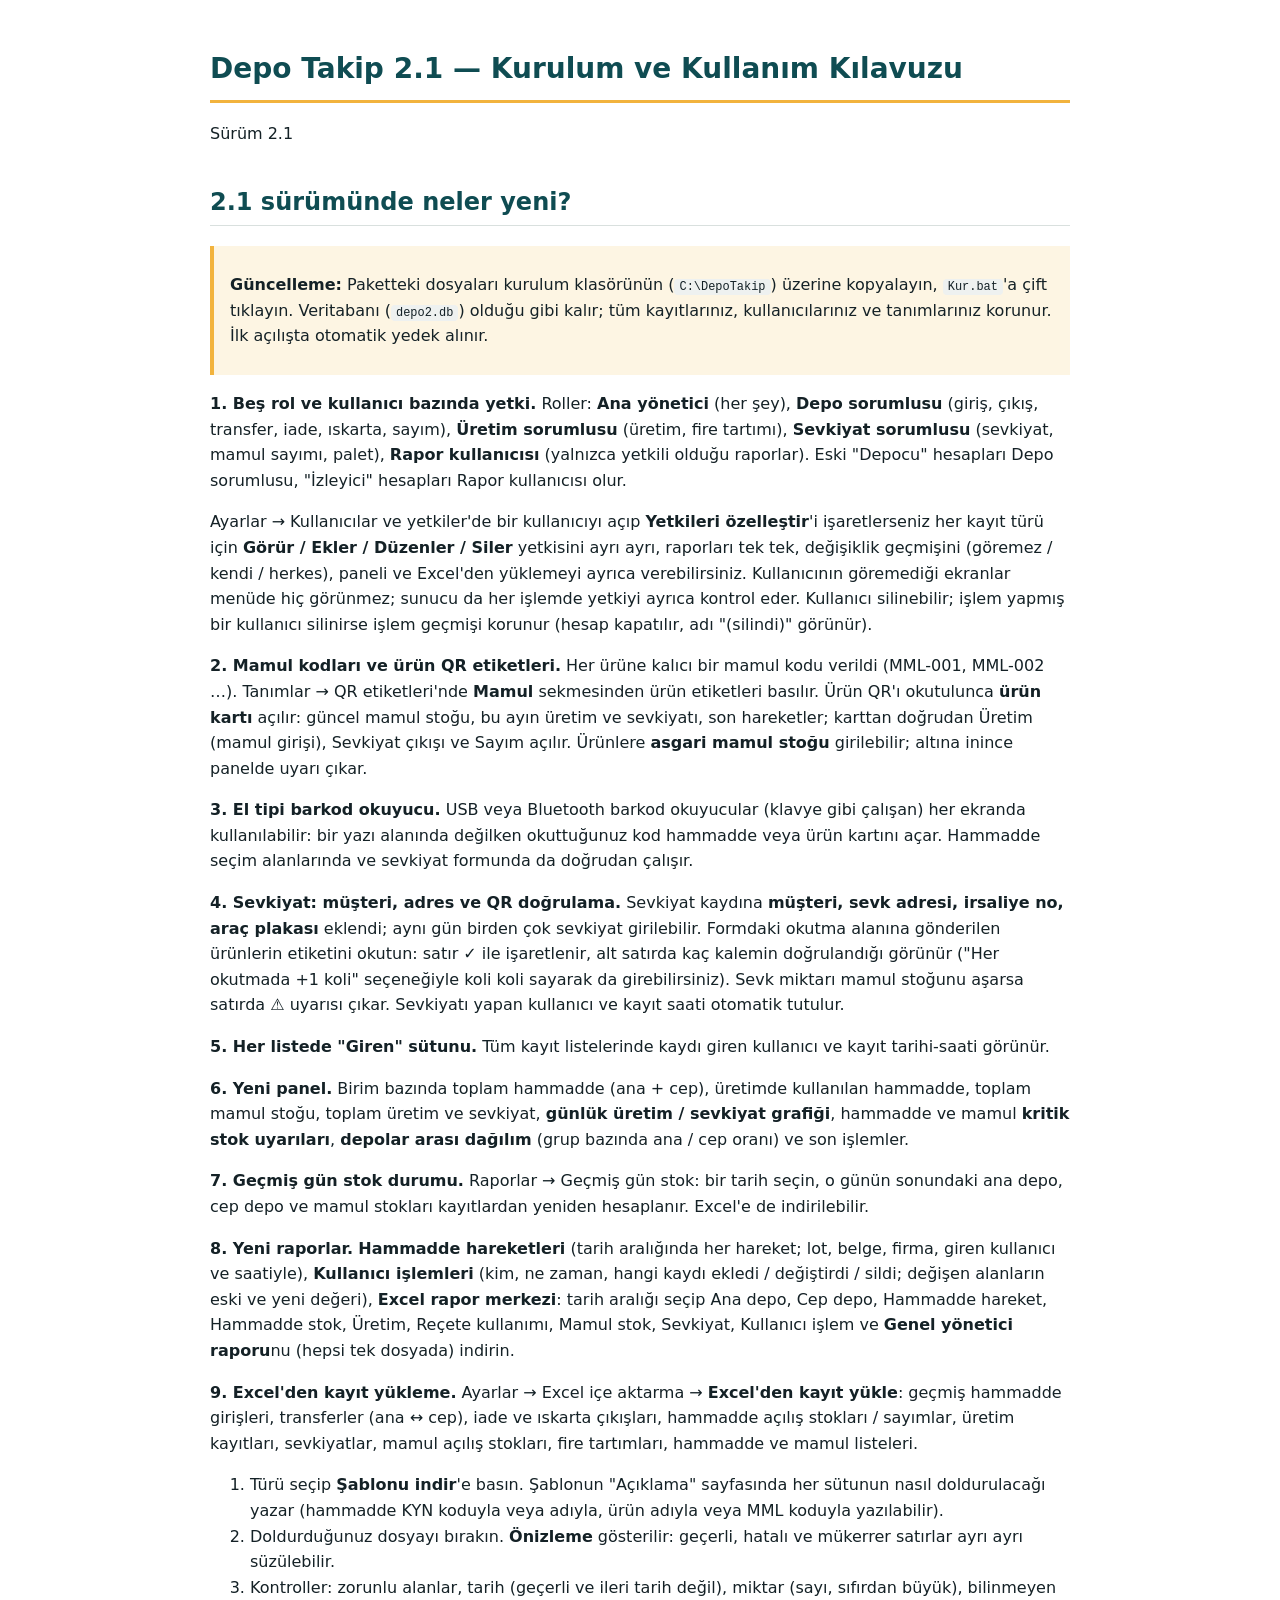
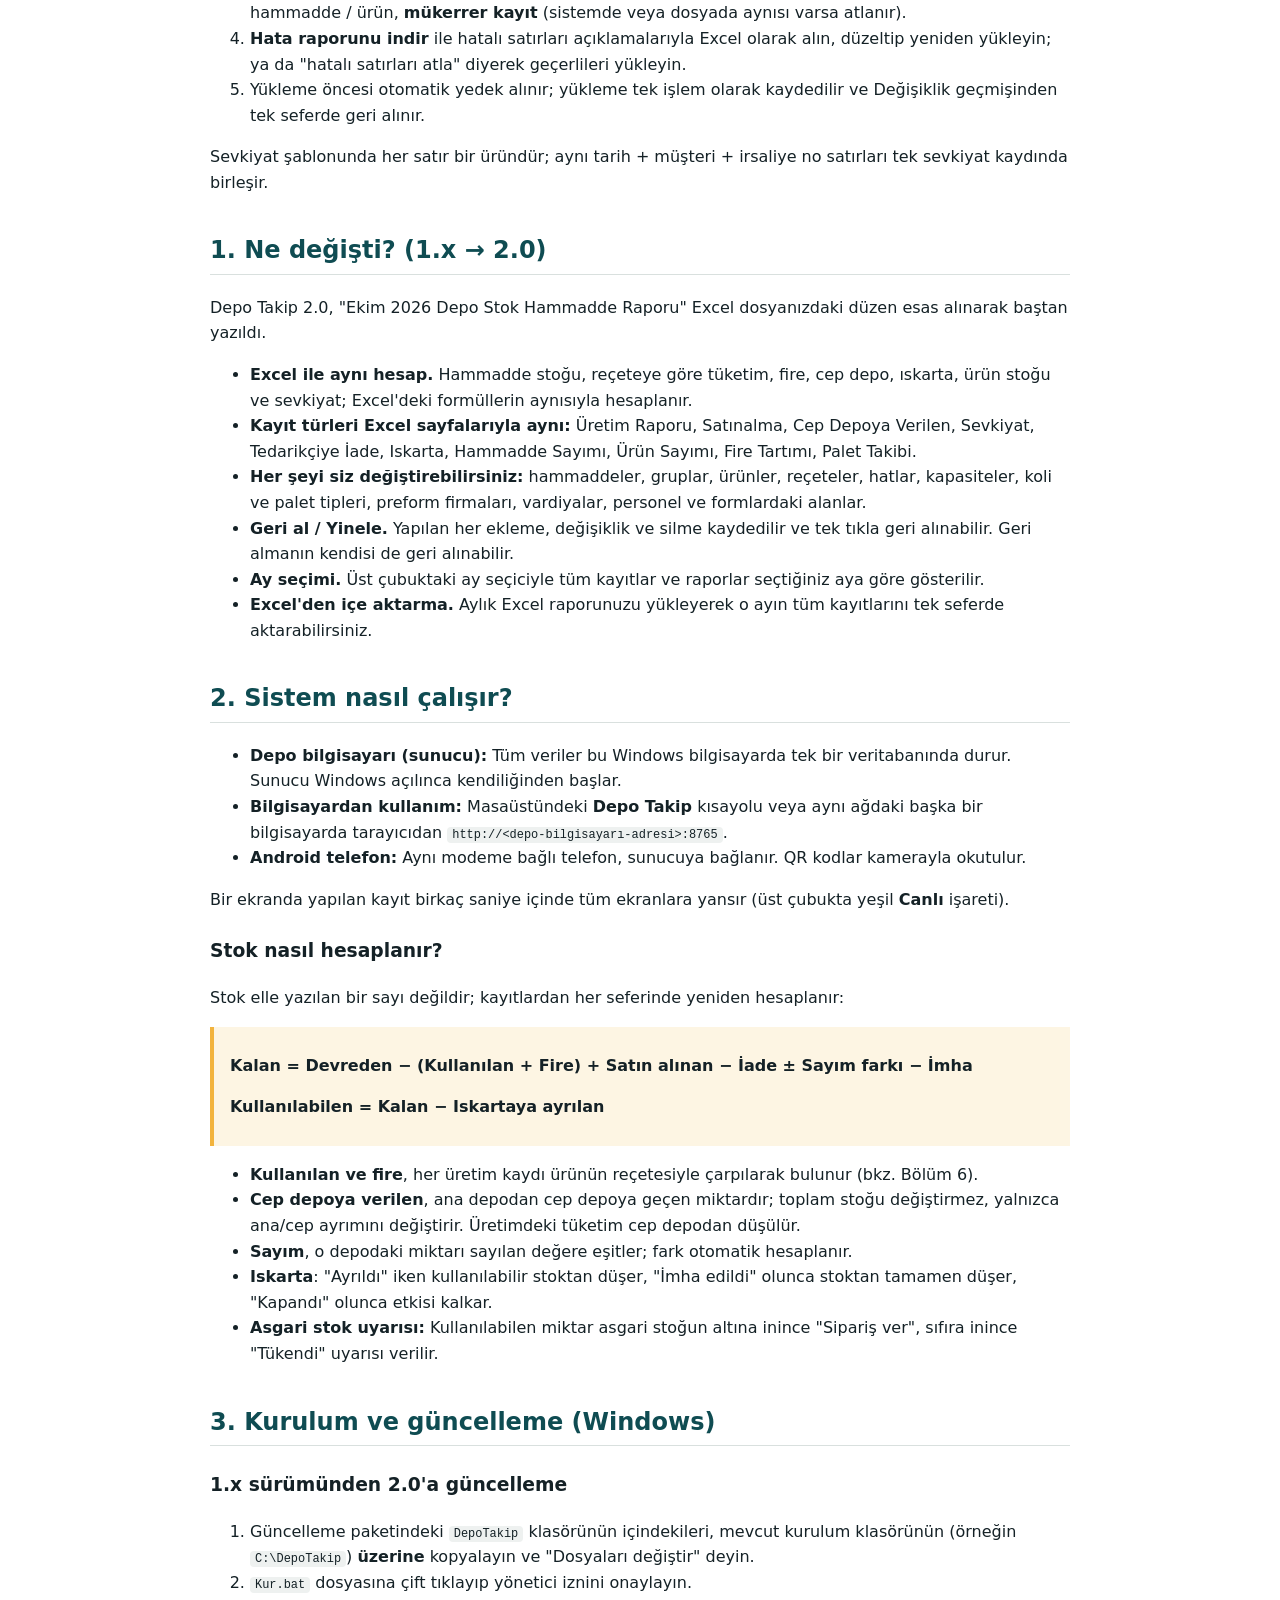
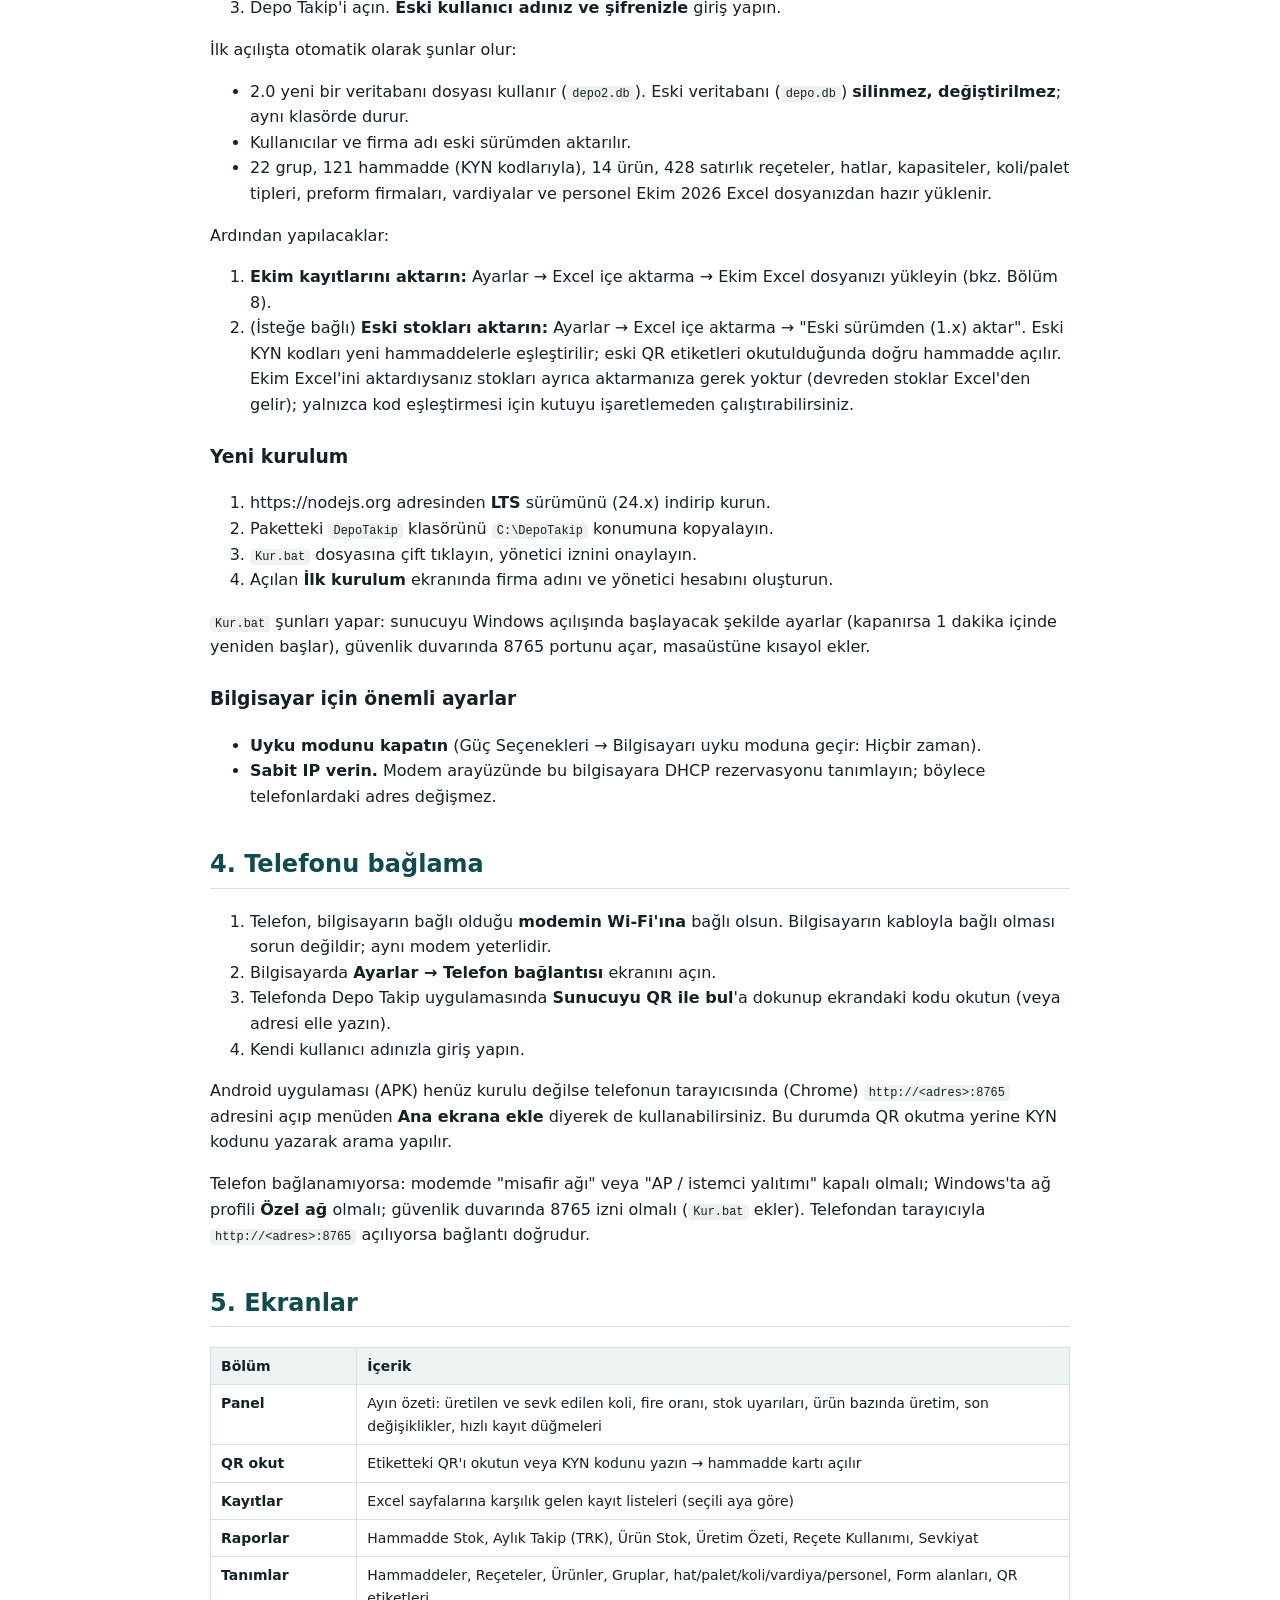
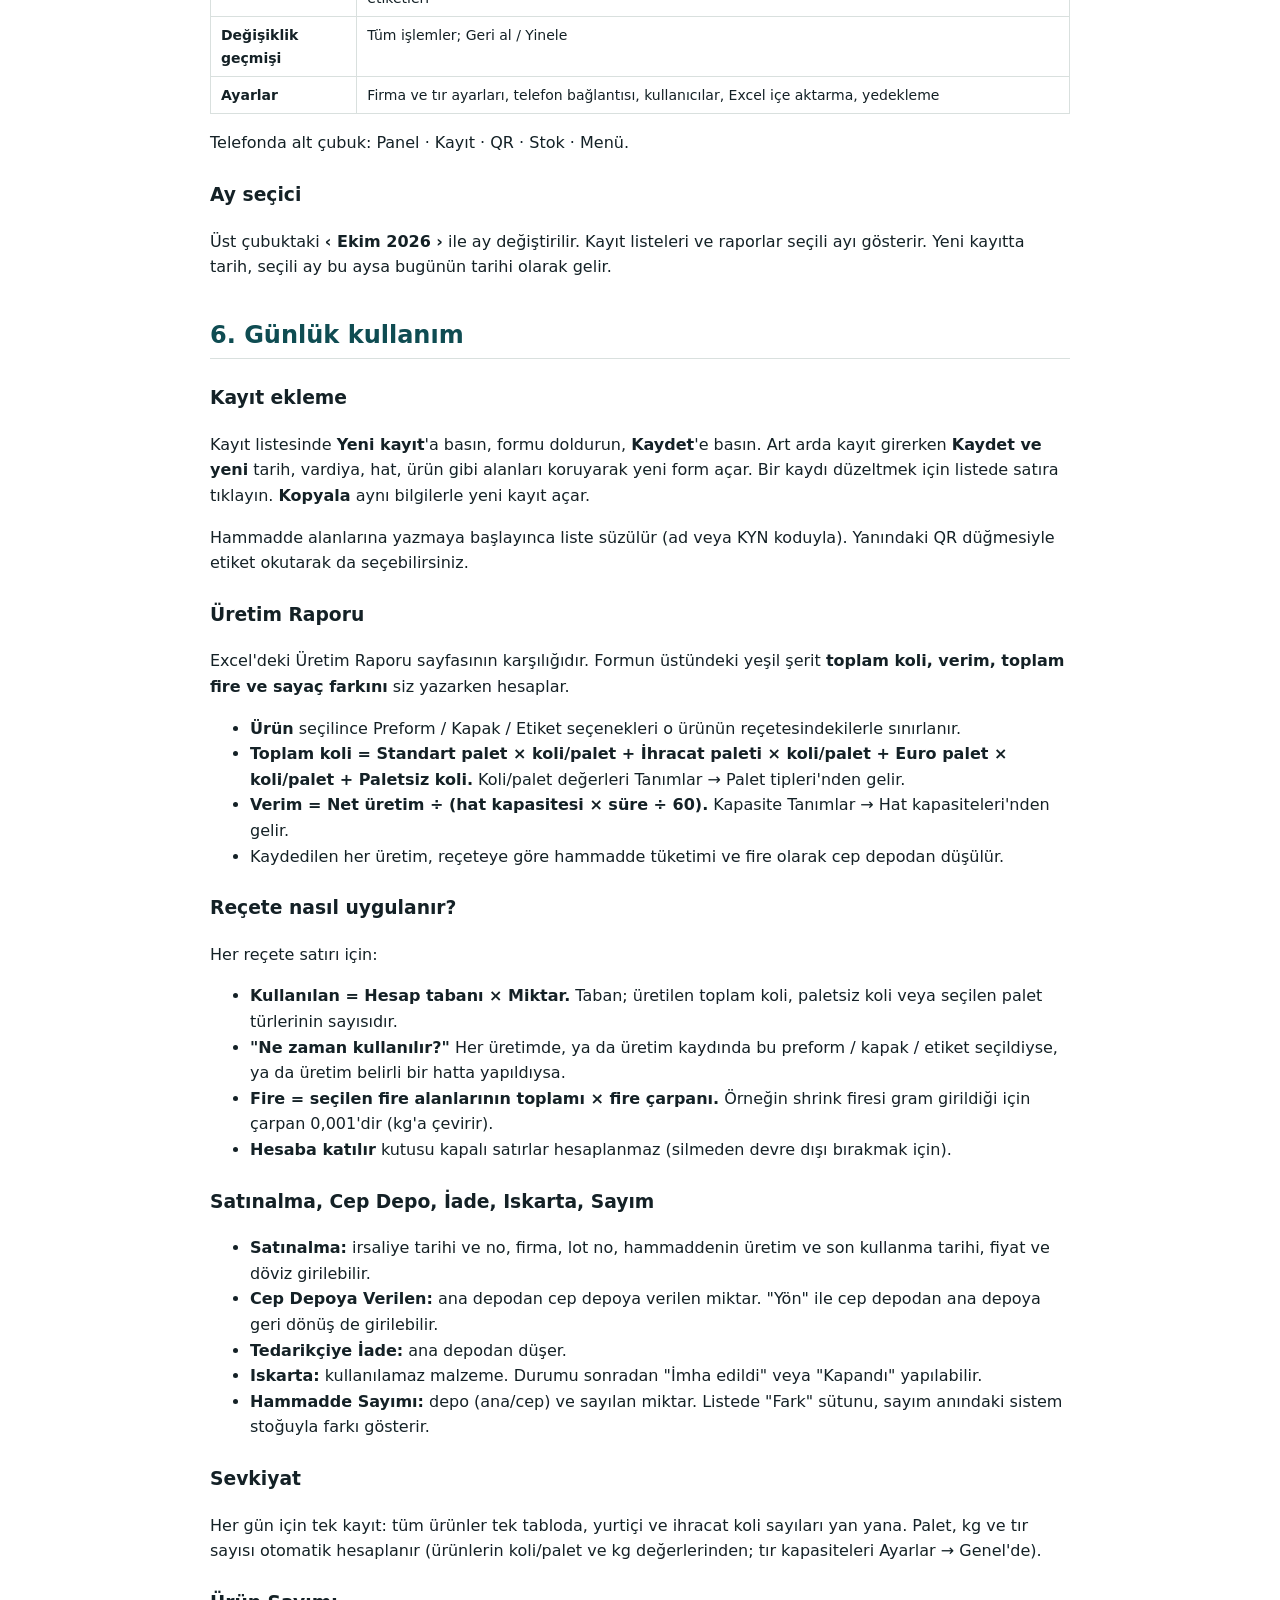
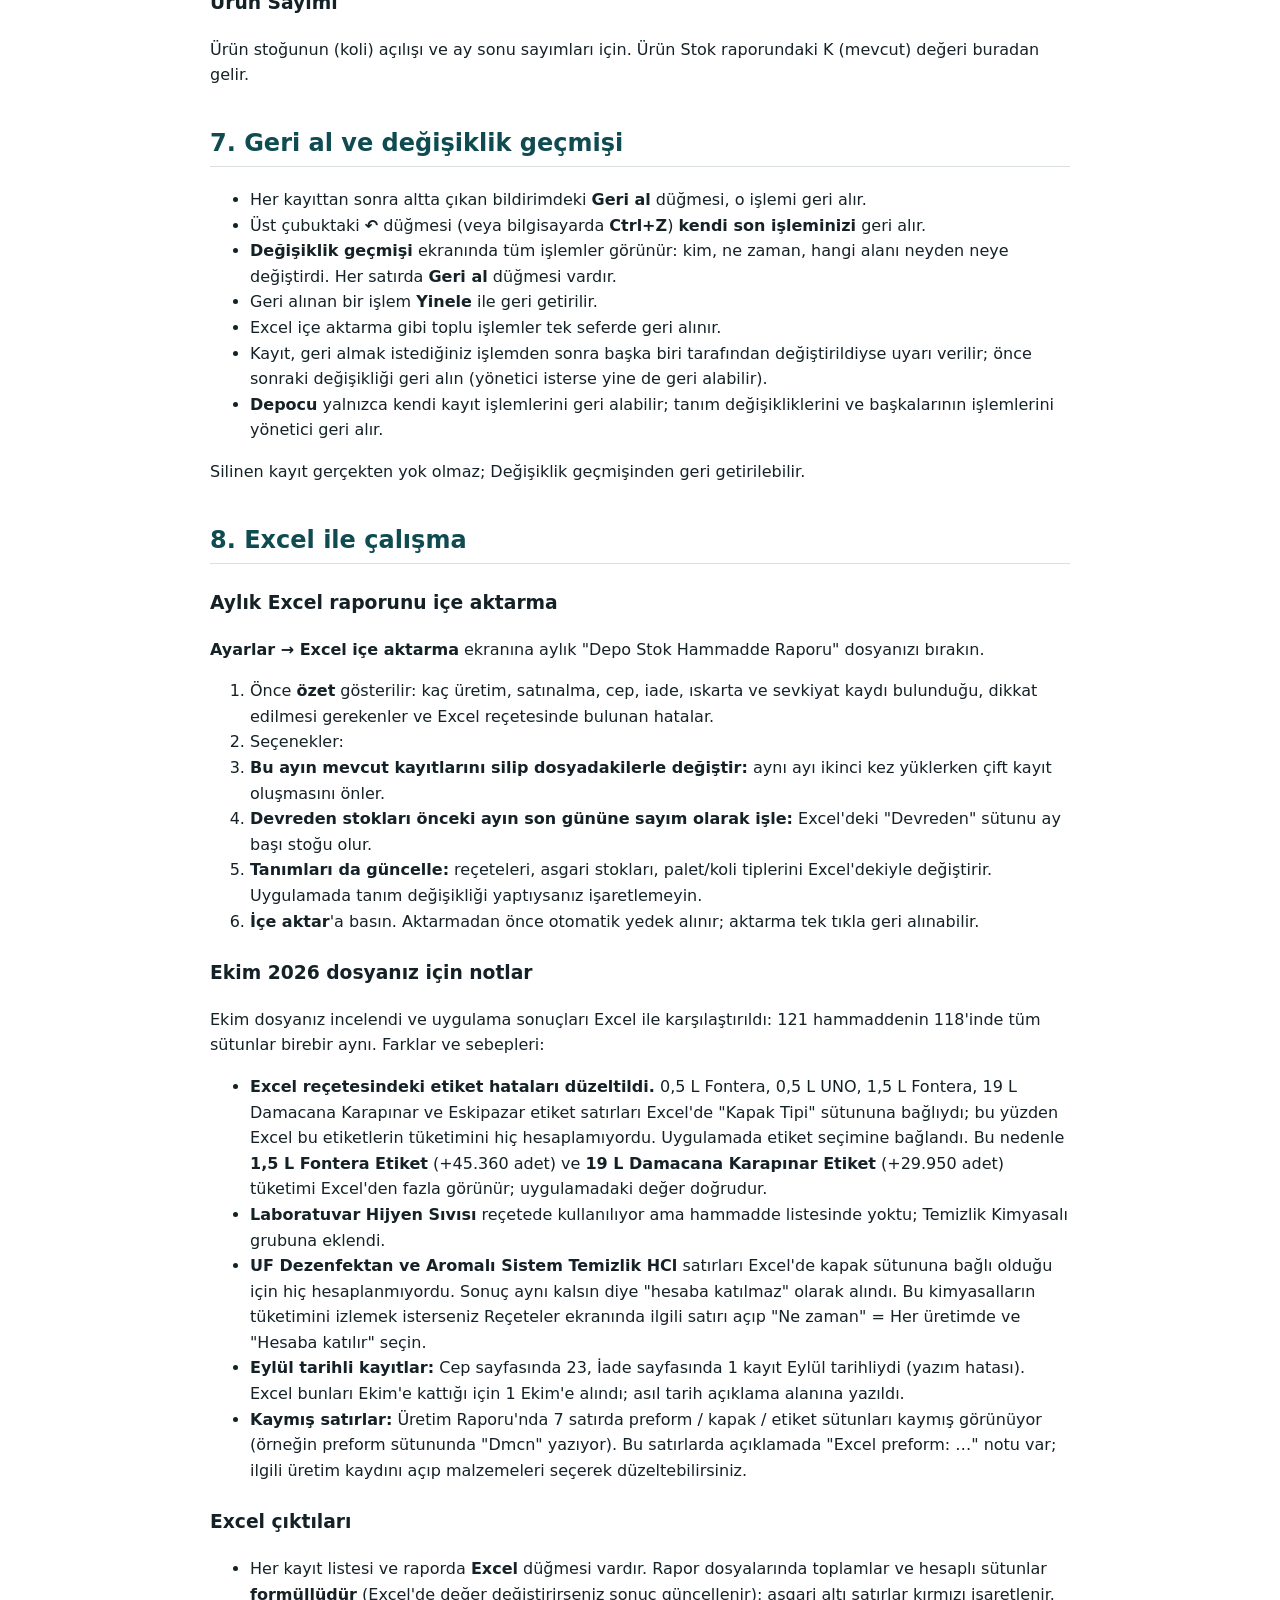
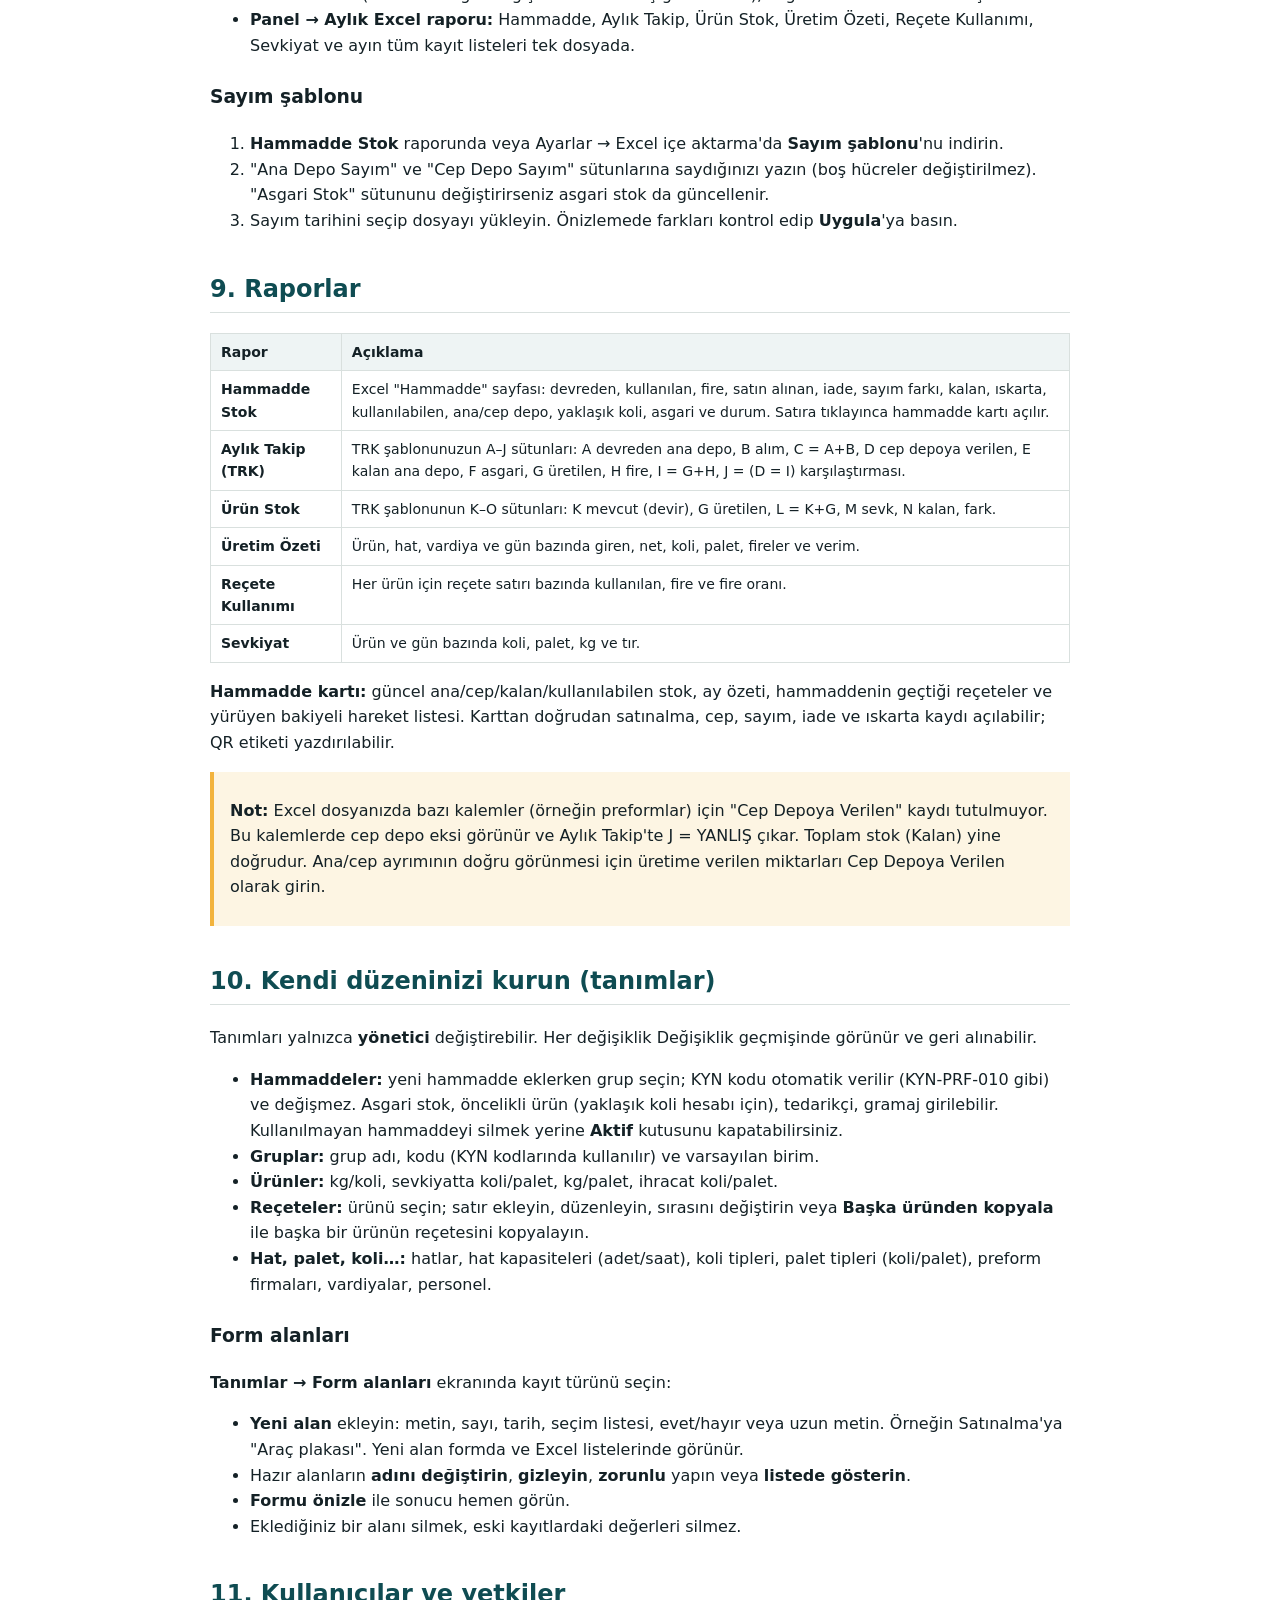
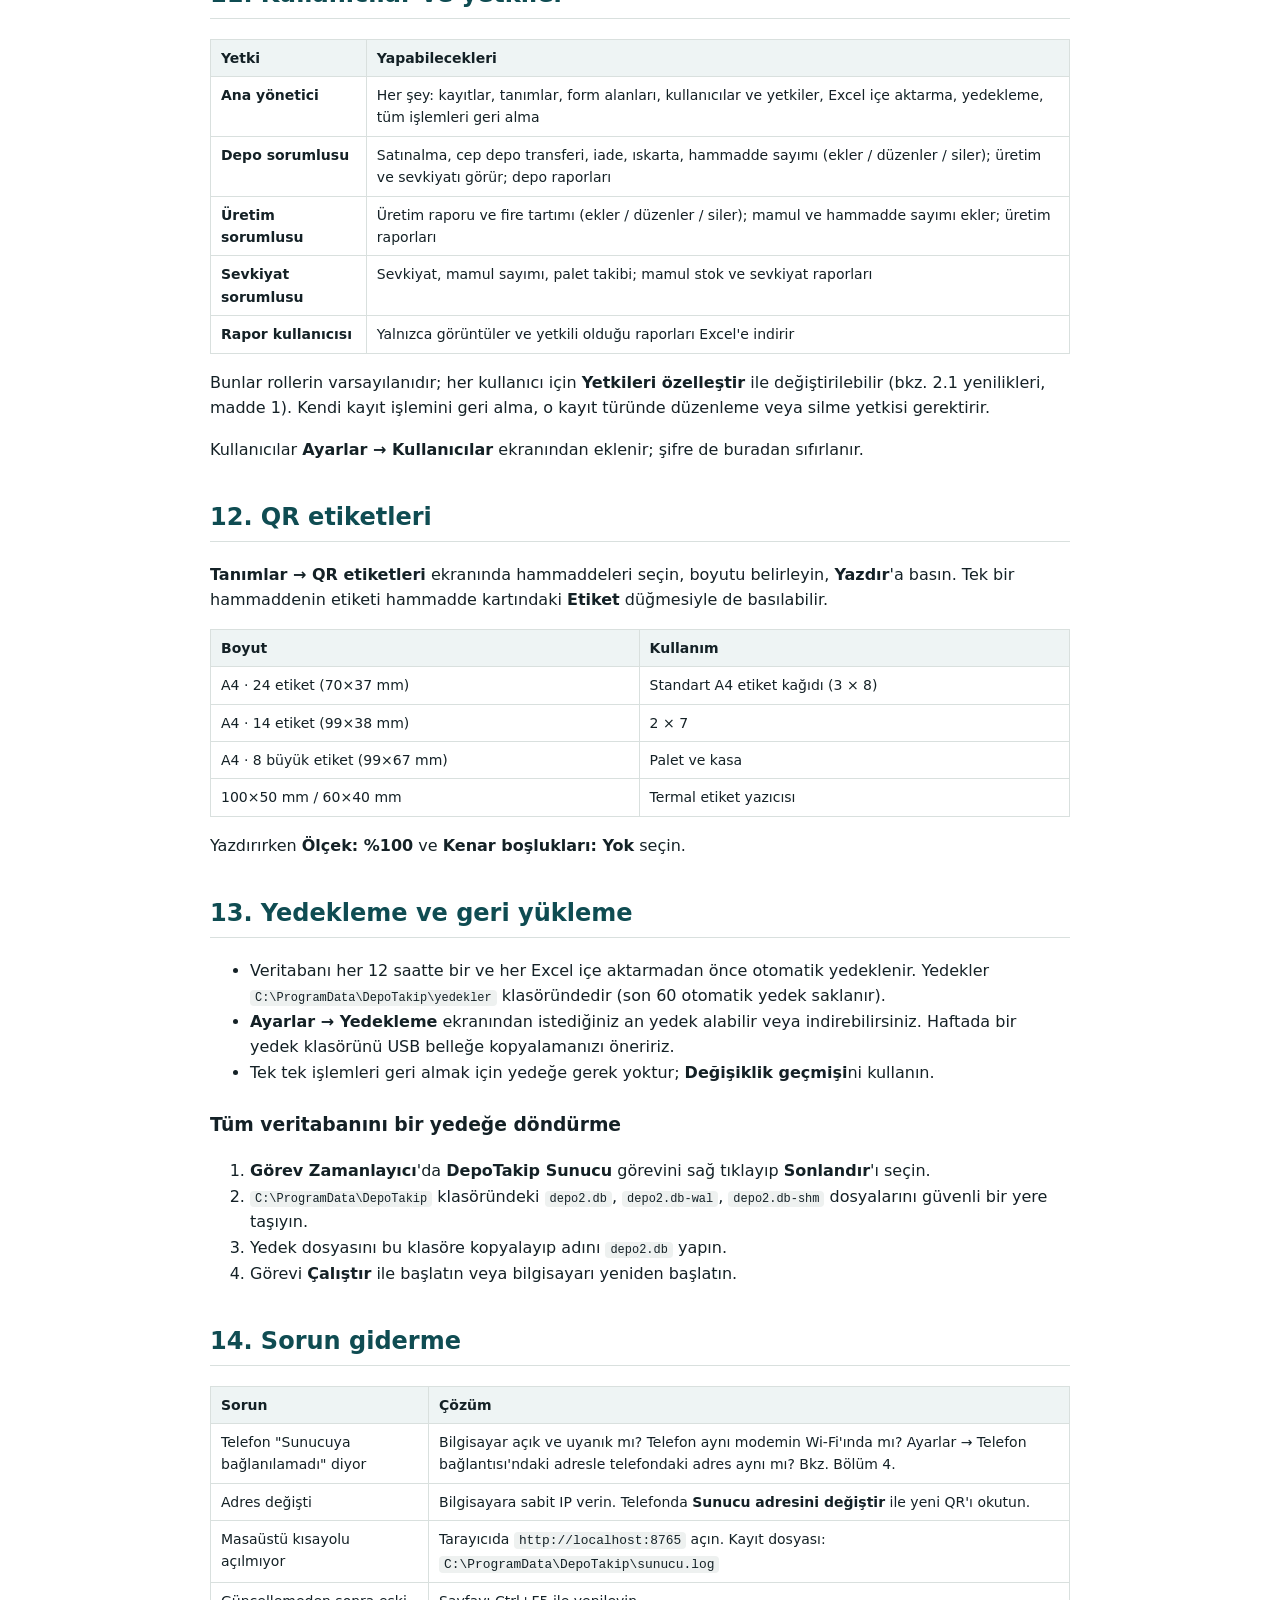
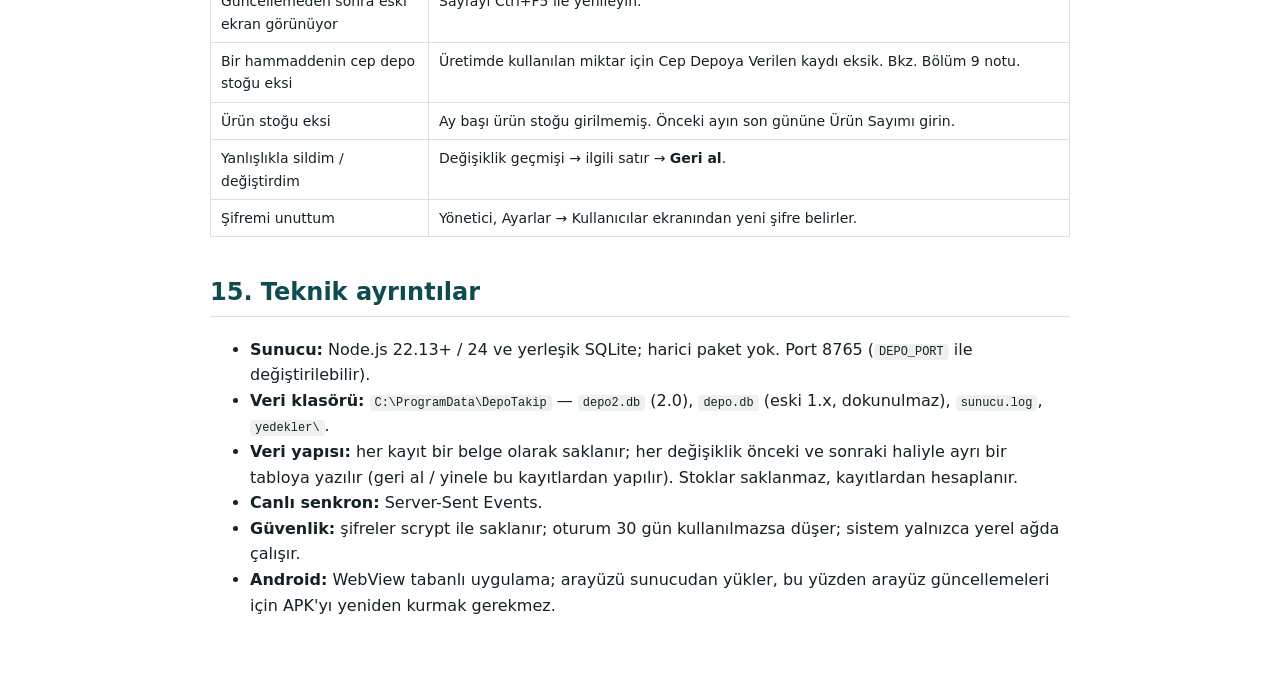
==== commit e115319b: "Depo Takip 2.1 Co-Authored-By: Claude Opus 5.5 <noreply@anthropic.com> Claude-Session: https://claud" ====
--- a/docs/KULLANIM-KILAVUZU.html
+++ b/docs/KULLANIM-KILAVUZU.html
@@ -1,107 +1,272 @@
-<!doctype html><html lang="tr"><head><meta charset="utf-8"><meta name="viewport" content="width=device-width,initial-scale=1"><title>Depo Takip — Kullanım Kılavuzu</title><style>body{font-family:"Segoe UI",system-ui,Roboto,Arial,sans-serif;max-width:860px;margin:0 auto;padding:28px 20px 60px;line-height:1.6;color:#142126;background:#fff}
+<!doctype html><html lang="tr"><head><meta charset="utf-8"><meta name="viewport" content="width=device-width,initial-scale=1"><title>Depo Takip 2.0 — Kullanım Kılavuzu</title><style>body{font-family:"Segoe UI",system-ui,Roboto,Arial,sans-serif;max-width:860px;margin:0 auto;padding:28px 20px 60px;line-height:1.6;color:#142126;background:#fff}
 h1{color:#0f4c52;font-size:28px;border-bottom:3px solid #f2b33d;padding-bottom:8px}h2{color:#0f4c52;margin-top:36px;border-bottom:1px solid #d9e0de;padding-bottom:4px}h3{margin-top:24px}
 table{border-collapse:collapse;width:100%;margin:12px 0;font-size:14px}th,td{border:1px solid #d9e0de;padding:7px 10px;text-align:left;vertical-align:top}th{background:#eef4f4}
 code{background:#eef1f0;padding:1px 5px;border-radius:4px;font-size:.92em}blockquote{margin:12px 0;padding:10px 16px;background:#fdf5e3;border-left:4px solid #f2b33d}
-@media print{body{padding:0}h2{page-break-after:avoid}}</style></head><body><h1 id="depo-takip-kurulum-ve-kullanm-klavuzu">Depo Takip — Kurulum ve Kullanım Kılavuzu</h1>
-<p>Sürüm 1.0</p>
-<h2 id="1-sistem-nasl-calsr">1. Sistem nasıl çalışır?</h2>
-<p>Depo Takip üç parçadan oluşur:</p>
-<ul>
-<li><strong>Depo bilgisayarı (sunucu).</strong> Tüm veriler bu Windows bilgisayardaki tek bir veritabanında tutulur. Sunucu, Windows açıldığında kendiliğinden başlar; kimsenin oturum açmasına gerek yoktur.</li>
-<li><strong>Bilgisayardaki uygulama.</strong> Masaüstündeki <strong>Depo Takip</strong> kısayolu uygulamayı ayrı bir pencerede açar. Aynı ağdaki başka bilgisayarlar da tarayıcıdan <code>http://&lt;depo-bilgisayarı-adresi&gt;:8765</code> adresiyle girebilir.</li>
-<li><strong>Android uygulaması.</strong> Telefon, fabrika Wi-Fi'ı üzerinden aynı sunucuya bağlanır. QR kodlar telefonun kamerasıyla okutulur.</li>
-</ul>
-<p>Bütün ekranlar aynı veritabanını kullanır. Bir telefonda kaydedilen hareket, birkaç saniye içinde diğer tüm ekranlara yansır.</p>
+@media print{body{padding:0}h2{page-break-after:avoid}}</style></head><body><h1 id="depo-takip-20-kurulum-ve-kullanm-klavuzu">Depo Takip 2.1 — Kurulum ve Kullanım Kılavuzu</h1>
+<p>Sürüm 2.1</p>
+<h2 id="v21">2.1 sürümünde neler yeni?</h2>
+<blockquote><p><strong>Güncelleme:</strong> Paketteki dosyaları kurulum klasörünün (<code>C:\DepoTakip</code>) üzerine kopyalayın, <code>Kur.bat</code>'a çift tıklayın. Veritabanı (<code>depo2.db</code>) olduğu gibi kalır; tüm kayıtlarınız, kullanıcılarınız ve tanımlarınız korunur. İlk açılışta otomatik yedek alınır.</p></blockquote>
+<p><strong>1. Beş rol ve kullanıcı bazında yetki.</strong> Roller: <strong>Ana yönetici</strong> (her şey), <strong>Depo sorumlusu</strong> (giriş, çıkış, transfer, iade, ıskarta, sayım), <strong>Üretim sorumlusu</strong> (üretim, fire tartımı), <strong>Sevkiyat sorumlusu</strong> (sevkiyat, mamul sayımı, palet), <strong>Rapor kullanıcısı</strong> (yalnızca yetkili olduğu raporlar). Eski "Depocu" hesapları Depo sorumlusu, "İzleyici" hesapları Rapor kullanıcısı olur.</p>
+<p>Ayarlar → Kullanıcılar ve yetkiler'de bir kullanıcıyı açıp <strong>Yetkileri özelleştir</strong>'i işaretlerseniz her kayıt türü için <strong>Görür / Ekler / Düzenler / Siler</strong> yetkisini ayrı ayrı, raporları tek tek, değişiklik geçmişini (göremez / kendi / herkes), paneli ve Excel'den yüklemeyi ayrıca verebilirsiniz. Kullanıcının göremediği ekranlar menüde hiç görünmez; sunucu da her işlemde yetkiyi ayrıca kontrol eder. Kullanıcı silinebilir; işlem yapmış bir kullanıcı silinirse işlem geçmişi korunur (hesap kapatılır, adı "(silindi)" görünür).</p>
+<p><strong>2. Mamul kodları ve ürün QR etiketleri.</strong> Her ürüne kalıcı bir mamul kodu verildi (MML-001, MML-002 …). Tanımlar → QR etiketleri'nde <strong>Mamul</strong> sekmesinden ürün etiketleri basılır. Ürün QR'ı okutulunca <strong>ürün kartı</strong> açılır: güncel mamul stoğu, bu ayın üretim ve sevkiyatı, son hareketler; karttan doğrudan Üretim (mamul girişi), Sevkiyat çıkışı ve Sayım açılır. Ürünlere <strong>asgari mamul stoğu</strong> girilebilir; altına inince panelde uyarı çıkar.</p>
+<p><strong>3. El tipi barkod okuyucu.</strong> USB veya Bluetooth barkod okuyucular (klavye gibi çalışan) her ekranda kullanılabilir: bir yazı alanında değilken okuttuğunuz kod hammadde veya ürün kartını açar. Hammadde seçim alanlarında ve sevkiyat formunda da doğrudan çalışır.</p>
+<p><strong>4. Sevkiyat: müşteri, adres ve QR doğrulama.</strong> Sevkiyat kaydına <strong>müşteri, sevk adresi, irsaliye no, araç plakası</strong> eklendi; aynı gün birden çok sevkiyat girilebilir. Formdaki okutma alanına gönderilen ürünlerin etiketini okutun: satır ✓ ile işaretlenir, alt satırda kaç kalemin doğrulandığı görünür ("Her okutmada +1 koli" seçeneğiyle koli koli sayarak da girebilirsiniz). Sevk miktarı mamul stoğunu aşarsa satırda ⚠ uyarısı çıkar. Sevkiyatı yapan kullanıcı ve kayıt saati otomatik tutulur.</p>
+<p><strong>5. Her listede "Giren" sütunu.</strong> Tüm kayıt listelerinde kaydı giren kullanıcı ve kayıt tarihi-saati görünür.</p>
+<p><strong>6. Yeni panel.</strong> Birim bazında toplam hammadde (ana + cep), üretimde kullanılan hammadde, toplam mamul stoğu, toplam üretim ve sevkiyat, <strong>günlük üretim / sevkiyat grafiği</strong>, hammadde ve mamul <strong>kritik stok uyarıları</strong>, <strong>depolar arası dağılım</strong> (grup bazında ana / cep oranı) ve son işlemler.</p>
+<p><strong>7. Geçmiş gün stok durumu.</strong> Raporlar → Geçmiş gün stok: bir tarih seçin, o günün sonundaki ana depo, cep depo ve mamul stokları kayıtlardan yeniden hesaplanır. Excel'e de indirilebilir.</p>
+<p><strong>8. Yeni raporlar.</strong> <strong>Hammadde hareketleri</strong> (tarih aralığında her hareket; lot, belge, firma, giren kullanıcı ve saatiyle), <strong>Kullanıcı işlemleri</strong> (kim, ne zaman, hangi kaydı ekledi / değiştirdi / sildi; değişen alanların eski ve yeni değeri), <strong>Excel rapor merkezi</strong>: tarih aralığı seçip Ana depo, Cep depo, Hammadde hareket, Hammadde stok, Üretim, Reçete kullanımı, Mamul stok, Sevkiyat, Kullanıcı işlem ve <strong>Genel yönetici raporu</strong>nu (hepsi tek dosyada) indirin.</p>
+<p><strong>9. Excel'den kayıt yükleme.</strong> Ayarlar → Excel içe aktarma → <strong>Excel'den kayıt yükle</strong>: geçmiş hammadde girişleri, transferler (ana ↔ cep), iade ve ıskarta çıkışları, hammadde açılış stokları / sayımlar, üretim kayıtları, sevkiyatlar, mamul açılış stokları, fire tartımları, hammadde ve mamul listeleri.</p>
+<ol>
+<li>Türü seçip <strong>Şablonu indir</strong>'e basın. Şablonun "Açıklama" sayfasında her sütunun nasıl doldurulacağı yazar (hammadde KYN koduyla veya adıyla, ürün adıyla veya MML koduyla yazılabilir).</li>
+<li>Doldurduğunuz dosyayı bırakın. <strong>Önizleme</strong> gösterilir: geçerli, hatalı ve mükerrer satırlar ayrı ayrı süzülebilir.</li>
+<li>Kontroller: zorunlu alanlar, tarih (geçerli ve ileri tarih değil), miktar (sayı, sıfırdan büyük), bilinmeyen hammadde / ürün, <strong>mükerrer kayıt</strong> (sistemde veya dosyada aynısı varsa atlanır).</li>
+<li><strong>Hata raporunu indir</strong> ile hatalı satırları açıklamalarıyla Excel olarak alın, düzeltip yeniden yükleyin; ya da "hatalı satırları atla" diyerek geçerlileri yükleyin.</li>
+<li>Yükleme öncesi otomatik yedek alınır; yükleme tek işlem olarak kaydedilir ve Değişiklik geçmişinden tek seferde geri alınır.</li>
+</ol>
+<p>Sevkiyat şablonunda her satır bir üründür; aynı tarih + müşteri + irsaliye no satırları tek sevkiyat kaydında birleşir.</p>
+<h2 id="1-ne-degisti-1x-20">1. Ne değişti? (1.x → 2.0)</h2>
+<p>Depo Takip 2.0, "Ekim 2026 Depo Stok Hammadde Raporu" Excel dosyanızdaki düzen esas alınarak baştan yazıldı.</p>
+<ul>
+<li><strong>Excel ile aynı hesap.</strong> Hammadde stoğu, reçeteye göre tüketim, fire, cep depo, ıskarta, ürün stoğu ve sevkiyat; Excel'deki formüllerin aynısıyla hesaplanır.</li>
+<li><strong>Kayıt türleri Excel sayfalarıyla aynı:</strong> Üretim Raporu, Satınalma, Cep Depoya Verilen, Sevkiyat, Tedarikçiye İade, Iskarta, Hammadde Sayımı, Ürün Sayımı, Fire Tartımı, Palet Takibi.</li>
+<li><strong>Her şeyi siz değiştirebilirsiniz:</strong> hammaddeler, gruplar, ürünler, reçeteler, hatlar, kapasiteler, koli ve palet tipleri, preform firmaları, vardiyalar, personel ve formlardaki alanlar.</li>
+<li><strong>Geri al / Yinele.</strong> Yapılan her ekleme, değişiklik ve silme kaydedilir ve tek tıkla geri alınabilir. Geri almanın kendisi de geri alınabilir.</li>
+<li><strong>Ay seçimi.</strong> Üst çubuktaki ay seçiciyle tüm kayıtlar ve raporlar seçtiğiniz aya göre gösterilir.</li>
+<li><strong>Excel'den içe aktarma.</strong> Aylık Excel raporunuzu yükleyerek o ayın tüm kayıtlarını tek seferde aktarabilirsiniz.</li>
+</ul>
+<h2 id="2-sistem-nasl-calsr">2. Sistem nasıl çalışır?</h2>
+<ul>
+<li><strong>Depo bilgisayarı (sunucu):</strong> Tüm veriler bu Windows bilgisayarda tek bir veritabanında durur. Sunucu Windows açılınca kendiliğinden başlar.</li>
+<li><strong>Bilgisayardan kullanım:</strong> Masaüstündeki <strong>Depo Takip</strong> kısayolu veya aynı ağdaki başka bir bilgisayarda tarayıcıdan <code>http://&lt;depo-bilgisayarı-adresi&gt;:8765</code>.</li>
+<li><strong>Android telefon:</strong> Aynı modeme bağlı telefon, sunucuya bağlanır. QR kodlar kamerayla okutulur.</li>
+</ul>
+<p>Bir ekranda yapılan kayıt birkaç saniye içinde tüm ekranlara yansır (üst çubukta yeşil <strong>Canlı</strong> işareti).</p>
 <h3 id="stok-nasl-hesaplanr">Stok nasıl hesaplanır?</h3>
-<p>Stok miktarı elle değiştirilen bir sayı değildir. Her işlem (giriş, transfer, üretime çıkış, fire, iade, sayım) ayrı bir <strong>hareket kaydı</strong> olarak saklanır. Kalan stok bu kayıtlardan otomatik hesaplanır:</p>
+<p>Stok elle yazılan bir sayı değildir; kayıtlardan her seferinde yeniden hesaplanır:</p>
 <blockquote>
-<p>Kalan stok = Girişler + İadeler − Üretime verilenler − Fireler ± Sayım düzeltmeleri</p>
+<p><strong>Kalan = Devreden − (Kullanılan + Fire) + Satın alınan − İade ± Sayım farkı − İmha</strong></p>
+<p><strong>Kullanılabilen = Kalan − Iskartaya ayrılan</strong></p>
 </blockquote>
-<p>Transfer, Ham Depo ile Cep Depo arasında yer değiştirir; toplam stoğu değiştirmez.</p>
-<p>Hareketler <strong>silinemez</strong>. Hatalı bir kayıt, yönetici tarafından <strong>iptal</strong> edilir. İptal, ters yönde yeni bir kayıt oluşturur; iki kayıt da geçmişte görünür. Böylece her değişikliğin kim tarafından, ne zaman ve neden yapıldığı izlenebilir.</p>
-<h3 id="depolar">Depolar</h3>
-<table>
-<thead>
-<tr>
-<th>Depo</th>
-<th>Kullanım</th>
-</tr>
-</thead>
-<tbody>
-<tr>
-<td><strong>Ham Depo</strong></td>
-<td>Tedarikçiden gelen malzemenin girdiği ana depo</td>
-</tr>
-<tr>
-<td><strong>Cep Depo</strong></td>
-<td>Üretim hattının yanındaki ara depo; üretime çıkışlar varsayılan olarak buradan düşülür</td>
-</tr>
-</tbody>
-</table>
-<h3 id="kyn-kodlar-ve-qr">KYN kodları ve QR</h3>
-<p>Her hammaddenin kalıcı bir kodu vardır: <code>KYN-&lt;KATEGORİ&gt;-&lt;SIRA&gt;</code>. Örneğin <code>KYN-PRF-003</code> = 0,5 L Preform. QR kodun içinde yalnızca bu kod bulunur. Ürünün adı değişse bile etiketi yeniden basmanız gerekmez. Silinen bir kodun numarası başka bir ürüne verilmez.</p>
-<table>
-<thead>
-<tr>
-<th>Kod</th>
-<th>Kategori</th>
-<th>Kod</th>
-<th>Kategori</th>
-</tr>
-</thead>
-<tbody>
-<tr>
-<td>PRF</td>
-<td>Preform</td>
-<td>TUT</td>
-<td>Tutkal</td>
-</tr>
-<tr>
-<td>KPK</td>
-<td>Kapak</td>
-<td>BNT</td>
-<td>Bant</td>
-</tr>
-<tr>
-<td>KLP</td>
-<td>Kulp / Handle</td>
-<td>CAM</td>
-<td>Cam Şişe</td>
-</tr>
-<tr>
-<td>ETK</td>
-<td>Etiket</td>
-<td>GDA</td>
-<td>Gıda Hammaddesi ve Katkı</td>
-</tr>
-<tr>
-<td>BRD</td>
-<td>Bardak Su Ambalajı</td>
-<td>KOD</td>
-<td>Kodlama Sarfı</td>
-</tr>
-<tr>
-<td>FLM</td>
-<td>Shrink / Stretch Film</td>
-<td>KAY</td>
-<td>Bant Kaydırıcı</td>
-</tr>
-<tr>
-<td>KOL</td>
-<td>Koli</td>
-<td>TMZ</td>
-<td>Temizlik ve Dezenfeksiyon</td>
-</tr>
-<tr>
-<td>PLT</td>
-<td>Palet ve Ara Malzeme</td>
-<td></td>
-<td></td>
-</tr>
-</tbody>
-</table>
-<p>Sistem 120 hammaddeyle hazır gelir. Yeni kalem ve yeni kategori eklenebilir.</p>
-<h3 id="kullanc-yetkileri">Kullanıcı yetkileri</h3>
+<ul>
+<li><strong>Kullanılan ve fire</strong>, her üretim kaydı ürünün reçetesiyle çarpılarak bulunur (bkz. Bölüm 6).</li>
+<li><strong>Cep depoya verilen</strong>, ana depodan cep depoya geçen miktardır; toplam stoğu değiştirmez, yalnızca ana/cep ayrımını değiştirir. Üretimdeki tüketim cep depodan düşülür.</li>
+<li><strong>Sayım</strong>, o depodaki miktarı sayılan değere eşitler; fark otomatik hesaplanır.</li>
+<li><strong>Iskarta</strong>: "Ayrıldı" iken kullanılabilir stoktan düşer, "İmha edildi" olunca stoktan tamamen düşer, "Kapandı" olunca etkisi kalkar.</li>
+<li><strong>Asgari stok uyarısı:</strong> Kullanılabilen miktar asgari stoğun altına inince "Sipariş ver", sıfıra inince "Tükendi" uyarısı verilir.</li>
+</ul>
+<h2 id="3-kurulum-ve-guncelleme-windows">3. Kurulum ve güncelleme (Windows)</h2>
+<h3 id="1x-surumunden-20a-guncelleme">1.x sürümünden 2.0'a güncelleme</h3>
+<ol>
+<li>Güncelleme paketindeki <code>DepoTakip</code> klasörünün içindekileri, mevcut kurulum klasörünün (örneğin <code>C:\DepoTakip</code>) <strong>üzerine</strong> kopyalayın ve "Dosyaları değiştir" deyin.</li>
+<li><code>Kur.bat</code> dosyasına çift tıklayıp yönetici iznini onaylayın.</li>
+<li>Depo Takip'i açın. <strong>Eski kullanıcı adınız ve şifrenizle</strong> giriş yapın.</li>
+</ol>
+<p>İlk açılışta otomatik olarak şunlar olur:</p>
+<ul>
+<li>2.0 yeni bir veritabanı dosyası kullanır (<code>depo2.db</code>). Eski veritabanı (<code>depo.db</code>) <strong>silinmez, değiştirilmez</strong>; aynı klasörde durur.</li>
+<li>Kullanıcılar ve firma adı eski sürümden aktarılır.</li>
+<li>22 grup, 121 hammadde (KYN kodlarıyla), 14 ürün, 428 satırlık reçeteler, hatlar, kapasiteler, koli/palet tipleri, preform firmaları, vardiyalar ve personel Ekim 2026 Excel dosyanızdan hazır yüklenir.</li>
+</ul>
+<p>Ardından yapılacaklar:</p>
+<ol>
+<li><strong>Ekim kayıtlarını aktarın:</strong> Ayarlar → Excel içe aktarma → Ekim Excel dosyanızı yükleyin (bkz. Bölüm 8).</li>
+<li>(İsteğe bağlı) <strong>Eski stokları aktarın:</strong> Ayarlar → Excel içe aktarma → "Eski sürümden (1.x) aktar". Eski KYN kodları yeni hammaddelerle eşleştirilir; eski QR etiketleri okutulduğunda doğru hammadde açılır. Ekim Excel'ini aktardıysanız stokları ayrıca aktarmanıza gerek yoktur (devreden stoklar Excel'den gelir); yalnızca kod eşleştirmesi için kutuyu işaretlemeden çalıştırabilirsiniz.</li>
+</ol>
+<h3 id="yeni-kurulum">Yeni kurulum</h3>
+<ol>
+<li>https://nodejs.org adresinden <strong>LTS</strong> sürümünü (24.x) indirip kurun.</li>
+<li>Paketteki <code>DepoTakip</code> klasörünü <code>C:\DepoTakip</code> konumuna kopyalayın.</li>
+<li><code>Kur.bat</code> dosyasına çift tıklayın, yönetici iznini onaylayın.</li>
+<li>Açılan <strong>İlk kurulum</strong> ekranında firma adını ve yönetici hesabını oluşturun.</li>
+</ol>
+<p><code>Kur.bat</code> şunları yapar: sunucuyu Windows açılışında başlayacak şekilde ayarlar (kapanırsa 1 dakika içinde yeniden başlar), güvenlik duvarında 8765 portunu açar, masaüstüne kısayol ekler.</p>
+<h3 id="bilgisayar-icin-onemli-ayarlar">Bilgisayar için önemli ayarlar</h3>
+<ul>
+<li><strong>Uyku modunu kapatın</strong> (Güç Seçenekleri → Bilgisayarı uyku moduna geçir: Hiçbir zaman).</li>
+<li><strong>Sabit IP verin.</strong> Modem arayüzünde bu bilgisayara DHCP rezervasyonu tanımlayın; böylece telefonlardaki adres değişmez.</li>
+</ul>
+<h2 id="4-telefonu-baglama">4. Telefonu bağlama</h2>
+<ol>
+<li>Telefon, bilgisayarın bağlı olduğu <strong>modemin Wi-Fi'ına</strong> bağlı olsun. Bilgisayarın kabloyla bağlı olması sorun değildir; aynı modem yeterlidir.</li>
+<li>Bilgisayarda <strong>Ayarlar → Telefon bağlantısı</strong> ekranını açın.</li>
+<li>Telefonda Depo Takip uygulamasında <strong>Sunucuyu QR ile bul</strong>'a dokunup ekrandaki kodu okutun (veya adresi elle yazın).</li>
+<li>Kendi kullanıcı adınızla giriş yapın.</li>
+</ol>
+<p>Android uygulaması (APK) henüz kurulu değilse telefonun tarayıcısında (Chrome) <code>http://&lt;adres&gt;:8765</code> adresini açıp menüden <strong>Ana ekrana ekle</strong> diyerek de kullanabilirsiniz. Bu durumda QR okutma yerine KYN kodunu yazarak arama yapılır.</p>
+<p>Telefon bağlanamıyorsa: modemde "misafir ağı" veya "AP / istemci yalıtımı" kapalı olmalı; Windows'ta ağ profili <strong>Özel ağ</strong> olmalı; güvenlik duvarında 8765 izni olmalı (<code>Kur.bat</code> ekler). Telefondan tarayıcıyla <code>http://&lt;adres&gt;:8765</code> açılıyorsa bağlantı doğrudur.</p>
+<h2 id="5-ekranlar">5. Ekranlar</h2>
+<table>
+<thead>
+<tr>
+<th>Bölüm</th>
+<th>İçerik</th>
+</tr>
+</thead>
+<tbody>
+<tr>
+<td><strong>Panel</strong></td>
+<td>Ayın özeti: üretilen ve sevk edilen koli, fire oranı, stok uyarıları, ürün bazında üretim, son değişiklikler, hızlı kayıt düğmeleri</td>
+</tr>
+<tr>
+<td><strong>QR okut</strong></td>
+<td>Etiketteki QR'ı okutun veya KYN kodunu yazın → hammadde kartı açılır</td>
+</tr>
+<tr>
+<td><strong>Kayıtlar</strong></td>
+<td>Excel sayfalarına karşılık gelen kayıt listeleri (seçili aya göre)</td>
+</tr>
+<tr>
+<td><strong>Raporlar</strong></td>
+<td>Hammadde Stok, Aylık Takip (TRK), Ürün Stok, Üretim Özeti, Reçete Kullanımı, Sevkiyat</td>
+</tr>
+<tr>
+<td><strong>Tanımlar</strong></td>
+<td>Hammaddeler, Reçeteler, Ürünler, Gruplar, hat/palet/koli/vardiya/personel, Form alanları, QR etiketleri</td>
+</tr>
+<tr>
+<td><strong>Değişiklik geçmişi</strong></td>
+<td>Tüm işlemler; Geri al / Yinele</td>
+</tr>
+<tr>
+<td><strong>Ayarlar</strong></td>
+<td>Firma ve tır ayarları, telefon bağlantısı, kullanıcılar, Excel içe aktarma, yedekleme</td>
+</tr>
+</tbody>
+</table>
+<p>Telefonda alt çubuk: Panel · Kayıt · QR · Stok · Menü.</p>
+<h3 id="ay-secici">Ay seçici</h3>
+<p>Üst çubuktaki <strong>‹ Ekim 2026 ›</strong> ile ay değiştirilir. Kayıt listeleri ve raporlar seçili ayı gösterir. Yeni kayıtta tarih, seçili ay bu aysa bugünün tarihi olarak gelir.</p>
+<h2 id="6-gunluk-kullanm">6. Günlük kullanım</h2>
+<h3 id="kayt-ekleme">Kayıt ekleme</h3>
+<p>Kayıt listesinde <strong>Yeni kayıt</strong>'a basın, formu doldurun, <strong>Kaydet</strong>'e basın. Art arda kayıt girerken <strong>Kaydet ve yeni</strong> tarih, vardiya, hat, ürün gibi alanları koruyarak yeni form açar. Bir kaydı düzeltmek için listede satıra tıklayın. <strong>Kopyala</strong> aynı bilgilerle yeni kayıt açar.</p>
+<p>Hammadde alanlarına yazmaya başlayınca liste süzülür (ad veya KYN koduyla). Yanındaki QR düğmesiyle etiket okutarak da seçebilirsiniz.</p>
+<h3 id="uretim-raporu">Üretim Raporu</h3>
+<p>Excel'deki Üretim Raporu sayfasının karşılığıdır. Formun üstündeki yeşil şerit <strong>toplam koli, verim, toplam fire ve sayaç farkını</strong> siz yazarken hesaplar.</p>
+<ul>
+<li><strong>Ürün</strong> seçilince Preform / Kapak / Etiket seçenekleri o ürünün reçetesindekilerle sınırlanır.</li>
+<li><strong>Toplam koli = Standart palet × koli/palet + İhracat paleti × koli/palet + Euro palet × koli/palet + Paletsiz koli.</strong> Koli/palet değerleri Tanımlar → Palet tipleri'nden gelir.</li>
+<li><strong>Verim = Net üretim ÷ (hat kapasitesi × süre ÷ 60).</strong> Kapasite Tanımlar → Hat kapasiteleri'nden gelir.</li>
+<li>Kaydedilen her üretim, reçeteye göre hammadde tüketimi ve fire olarak cep depodan düşülür.</li>
+</ul>
+<h3 id="recete-nasl-uygulanr">Reçete nasıl uygulanır?</h3>
+<p>Her reçete satırı için:</p>
+<ul>
+<li><strong>Kullanılan = Hesap tabanı × Miktar.</strong> Taban; üretilen toplam koli, paletsiz koli veya seçilen palet türlerinin sayısıdır.</li>
+<li><strong>"Ne zaman kullanılır?"</strong> Her üretimde, ya da üretim kaydında bu preform / kapak / etiket seçildiyse, ya da üretim belirli bir hatta yapıldıysa.</li>
+<li><strong>Fire = seçilen fire alanlarının toplamı × fire çarpanı.</strong> Örneğin shrink firesi gram girildiği için çarpan 0,001'dir (kg'a çevirir).</li>
+<li><strong>Hesaba katılır</strong> kutusu kapalı satırlar hesaplanmaz (silmeden devre dışı bırakmak için).</li>
+</ul>
+<h3 id="satnalma-cep-depo-iade-iskarta-saym">Satınalma, Cep Depo, İade, Iskarta, Sayım</h3>
+<ul>
+<li><strong>Satınalma:</strong> irsaliye tarihi ve no, firma, lot no, hammaddenin üretim ve son kullanma tarihi, fiyat ve döviz girilebilir.</li>
+<li><strong>Cep Depoya Verilen:</strong> ana depodan cep depoya verilen miktar. "Yön" ile cep depodan ana depoya geri dönüş de girilebilir.</li>
+<li><strong>Tedarikçiye İade:</strong> ana depodan düşer.</li>
+<li><strong>Iskarta:</strong> kullanılamaz malzeme. Durumu sonradan "İmha edildi" veya "Kapandı" yapılabilir.</li>
+<li><strong>Hammadde Sayımı:</strong> depo (ana/cep) ve sayılan miktar. Listede "Fark" sütunu, sayım anındaki sistem stoğuyla farkı gösterir.</li>
+</ul>
+<h3 id="sevkiyat">Sevkiyat</h3>
+<p>Her gün için tek kayıt: tüm ürünler tek tabloda, yurtiçi ve ihracat koli sayıları yan yana. Palet, kg ve tır sayısı otomatik hesaplanır (ürünlerin koli/palet ve kg değerlerinden; tır kapasiteleri Ayarlar → Genel'de).</p>
+<h3 id="urun-saym">Ürün Sayımı</h3>
+<p>Ürün stoğunun (koli) açılışı ve ay sonu sayımları için. Ürün Stok raporundaki K (mevcut) değeri buradan gelir.</p>
+<h2 id="7-geri-al-ve-degisiklik-gecmisi">7. Geri al ve değişiklik geçmişi</h2>
+<ul>
+<li>Her kayıttan sonra altta çıkan bildirimdeki <strong>Geri al</strong> düğmesi, o işlemi geri alır.</li>
+<li>Üst çubuktaki <strong>↶</strong> düğmesi (veya bilgisayarda <strong>Ctrl+Z</strong>) <strong>kendi son işleminizi</strong> geri alır.</li>
+<li><strong>Değişiklik geçmişi</strong> ekranında tüm işlemler görünür: kim, ne zaman, hangi alanı neyden neye değiştirdi. Her satırda <strong>Geri al</strong> düğmesi vardır.</li>
+<li>Geri alınan bir işlem <strong>Yinele</strong> ile geri getirilir.</li>
+<li>Excel içe aktarma gibi toplu işlemler tek seferde geri alınır.</li>
+<li>Kayıt, geri almak istediğiniz işlemden sonra başka biri tarafından değiştirildiyse uyarı verilir; önce sonraki değişikliği geri alın (yönetici isterse yine de geri alabilir).</li>
+<li><strong>Depocu</strong> yalnızca kendi kayıt işlemlerini geri alabilir; tanım değişikliklerini ve başkalarının işlemlerini yönetici geri alır.</li>
+</ul>
+<p>Silinen kayıt gerçekten yok olmaz; Değişiklik geçmişinden geri getirilebilir.</p>
+<h2 id="8-excel-ile-calsma">8. Excel ile çalışma</h2>
+<h3 id="aylk-excel-raporunu-ice-aktarma">Aylık Excel raporunu içe aktarma</h3>
+<p><strong>Ayarlar → Excel içe aktarma</strong> ekranına aylık "Depo Stok Hammadde Raporu" dosyanızı bırakın.</p>
+<ol>
+<li>Önce <strong>özet</strong> gösterilir: kaç üretim, satınalma, cep, iade, ıskarta ve sevkiyat kaydı bulunduğu, dikkat edilmesi gerekenler ve Excel reçetesinde bulunan hatalar.</li>
+<li>Seçenekler:</li>
+<li><strong>Bu ayın mevcut kayıtlarını silip dosyadakilerle değiştir:</strong> aynı ayı ikinci kez yüklerken çift kayıt oluşmasını önler.</li>
+<li><strong>Devreden stokları önceki ayın son gününe sayım olarak işle:</strong> Excel'deki "Devreden" sütunu ay başı stoğu olur.</li>
+<li><strong>Tanımları da güncelle:</strong> reçeteleri, asgari stokları, palet/koli tiplerini Excel'dekiyle değiştirir. Uygulamada tanım değişikliği yaptıysanız işaretlemeyin.</li>
+<li><strong>İçe aktar</strong>'a basın. Aktarmadan önce otomatik yedek alınır; aktarma tek tıkla geri alınabilir.</li>
+</ol>
+<h3 id="ekim-2026-dosyanz-icin-notlar">Ekim 2026 dosyanız için notlar</h3>
+<p>Ekim dosyanız incelendi ve uygulama sonuçları Excel ile karşılaştırıldı: 121 hammaddenin 118'inde tüm sütunlar birebir aynı. Farklar ve sebepleri:</p>
+<ul>
+<li><strong>Excel reçetesindeki etiket hataları düzeltildi.</strong> 0,5 L Fontera, 0,5 L UNO, 1,5 L Fontera, 19 L Damacana Karapınar ve Eskipazar etiket satırları Excel'de "Kapak Tipi" sütununa bağlıydı; bu yüzden Excel bu etiketlerin tüketimini hiç hesaplamıyordu. Uygulamada etiket seçimine bağlandı. Bu nedenle <strong>1,5 L Fontera Etiket</strong> (+45.360 adet) ve <strong>19 L Damacana Karapınar Etiket</strong> (+29.950 adet) tüketimi Excel'den fazla görünür; uygulamadaki değer doğrudur.</li>
+<li><strong>Laboratuvar Hijyen Sıvısı</strong> reçetede kullanılıyor ama hammadde listesinde yoktu; Temizlik Kimyasalı grubuna eklendi.</li>
+<li><strong>UF Dezenfektan ve Aromalı Sistem Temizlik HCl</strong> satırları Excel'de kapak sütununa bağlı olduğu için hiç hesaplanmıyordu. Sonuç aynı kalsın diye "hesaba katılmaz" olarak alındı. Bu kimyasalların tüketimini izlemek isterseniz Reçeteler ekranında ilgili satırı açıp "Ne zaman" = Her üretimde ve "Hesaba katılır" seçin.</li>
+<li><strong>Eylül tarihli kayıtlar:</strong> Cep sayfasında 23, İade sayfasında 1 kayıt Eylül tarihliydi (yazım hatası). Excel bunları Ekim'e kattığı için 1 Ekim'e alındı; asıl tarih açıklama alanına yazıldı.</li>
+<li><strong>Kaymış satırlar:</strong> Üretim Raporu'nda 7 satırda preform / kapak / etiket sütunları kaymış görünüyor (örneğin preform sütununda "Dmcn" yazıyor). Bu satırlarda açıklamada "Excel preform: …" notu var; ilgili üretim kaydını açıp malzemeleri seçerek düzeltebilirsiniz.</li>
+</ul>
+<h3 id="excel-cktlar">Excel çıktıları</h3>
+<ul>
+<li>Her kayıt listesi ve raporda <strong>Excel</strong> düğmesi vardır. Rapor dosyalarında toplamlar ve hesaplı sütunlar <strong>formüllüdür</strong> (Excel'de değer değiştirirseniz sonuç güncellenir); asgari altı satırlar kırmızı işaretlenir.</li>
+<li><strong>Panel → Aylık Excel raporu:</strong> Hammadde, Aylık Takip, Ürün Stok, Üretim Özeti, Reçete Kullanımı, Sevkiyat ve ayın tüm kayıt listeleri tek dosyada.</li>
+</ul>
+<h3 id="saym-sablonu">Sayım şablonu</h3>
+<ol>
+<li><strong>Hammadde Stok</strong> raporunda veya Ayarlar → Excel içe aktarma'da <strong>Sayım şablonu</strong>'nu indirin.</li>
+<li>"Ana Depo Sayım" ve "Cep Depo Sayım" sütunlarına saydığınızı yazın (boş hücreler değiştirilmez). "Asgari Stok" sütununu değiştirirseniz asgari stok da güncellenir.</li>
+<li>Sayım tarihini seçip dosyayı yükleyin. Önizlemede farkları kontrol edip <strong>Uygula</strong>'ya basın.</li>
+</ol>
+<h2 id="9-raporlar">9. Raporlar</h2>
+<table>
+<thead>
+<tr>
+<th>Rapor</th>
+<th>Açıklama</th>
+</tr>
+</thead>
+<tbody>
+<tr>
+<td><strong>Hammadde Stok</strong></td>
+<td>Excel "Hammadde" sayfası: devreden, kullanılan, fire, satın alınan, iade, sayım farkı, kalan, ıskarta, kullanılabilen, ana/cep depo, yaklaşık koli, asgari ve durum. Satıra tıklayınca hammadde kartı açılır.</td>
+</tr>
+<tr>
+<td><strong>Aylık Takip (TRK)</strong></td>
+<td>TRK şablonunuzun A–J sütunları: A devreden ana depo, B alım, C = A+B, D cep depoya verilen, E kalan ana depo, F asgari, G üretilen, H fire, I = G+H, J = (D = I) karşılaştırması.</td>
+</tr>
+<tr>
+<td><strong>Ürün Stok</strong></td>
+<td>TRK şablonunun K–O sütunları: K mevcut (devir), G üretilen, L = K+G, M sevk, N kalan, fark.</td>
+</tr>
+<tr>
+<td><strong>Üretim Özeti</strong></td>
+<td>Ürün, hat, vardiya ve gün bazında giren, net, koli, palet, fireler ve verim.</td>
+</tr>
+<tr>
+<td><strong>Reçete Kullanımı</strong></td>
+<td>Her ürün için reçete satırı bazında kullanılan, fire ve fire oranı.</td>
+</tr>
+<tr>
+<td><strong>Sevkiyat</strong></td>
+<td>Ürün ve gün bazında koli, palet, kg ve tır.</td>
+</tr>
+</tbody>
+</table>
+<p><strong>Hammadde kartı:</strong> güncel ana/cep/kalan/kullanılabilen stok, ay özeti, hammaddenin geçtiği reçeteler ve yürüyen bakiyeli hareket listesi. Karttan doğrudan satınalma, cep, sayım, iade ve ıskarta kaydı açılabilir; QR etiketi yazdırılabilir.</p>
+<blockquote>
+<p><strong>Not:</strong> Excel dosyanızda bazı kalemler (örneğin preformlar) için "Cep Depoya Verilen" kaydı tutulmuyor. Bu kalemlerde cep depo eksi görünür ve Aylık Takip'te J = YANLIŞ çıkar. Toplam stok (Kalan) yine doğrudur. Ana/cep ayrımının doğru görünmesi için üretime verilen miktarları Cep Depoya Verilen olarak girin.</p>
+</blockquote>
+<h2 id="10-kendi-duzeninizi-kurun-tanmlar">10. Kendi düzeninizi kurun (tanımlar)</h2>
+<p>Tanımları yalnızca <strong>yönetici</strong> değiştirebilir. Her değişiklik Değişiklik geçmişinde görünür ve geri alınabilir.</p>
+<ul>
+<li><strong>Hammaddeler:</strong> yeni hammadde eklerken grup seçin; KYN kodu otomatik verilir (KYN-PRF-010 gibi) ve değişmez. Asgari stok, öncelikli ürün (yaklaşık koli hesabı için), tedarikçi, gramaj girilebilir. Kullanılmayan hammaddeyi silmek yerine <strong>Aktif</strong> kutusunu kapatabilirsiniz.</li>
+<li><strong>Gruplar:</strong> grup adı, kodu (KYN kodlarında kullanılır) ve varsayılan birim.</li>
+<li><strong>Ürünler:</strong> kg/koli, sevkiyatta koli/palet, kg/palet, ihracat koli/palet.</li>
+<li><strong>Reçeteler:</strong> ürünü seçin; satır ekleyin, düzenleyin, sırasını değiştirin veya <strong>Başka üründen kopyala</strong> ile başka bir ürünün reçetesini kopyalayın.</li>
+<li><strong>Hat, palet, koli…:</strong> hatlar, hat kapasiteleri (adet/saat), koli tipleri, palet tipleri (koli/palet), preform firmaları, vardiyalar, personel.</li>
+</ul>
+<h3 id="form-alanlar">Form alanları</h3>
+<p><strong>Tanımlar → Form alanları</strong> ekranında kayıt türünü seçin:</p>
+<ul>
+<li><strong>Yeni alan</strong> ekleyin: metin, sayı, tarih, seçim listesi, evet/hayır veya uzun metin. Örneğin Satınalma'ya "Araç plakası". Yeni alan formda ve Excel listelerinde görünür.</li>
+<li>Hazır alanların <strong>adını değiştirin</strong>, <strong>gizleyin</strong>, <strong>zorunlu</strong> yapın veya <strong>listede gösterin</strong>.</li>
+<li><strong>Formu önizle</strong> ile sonucu hemen görün.</li>
+<li>Eklediğiniz bir alanı silmek, eski kayıtlardaki değerleri silmez.</li>
+</ul>
+<h2 id="11-kullanclar-ve-yetkiler">11. Kullanıcılar ve yetkiler</h2>
 <table>
 <thead>
 <tr>
@@ -110,169 +275,13 @@
 </tr>
 </thead>
 <tbody>
-<tr>
-<td><strong>Yönetici</strong></td>
-<td>Her şey: hammadde kartları, asgari seviyeler, sayım düzeltme, hareket iptali, kullanıcılar, Excel'den içe aktarma, yedekleme</td>
-</tr>
-<tr>
-<td><strong>Depocu</strong></td>
-<td>Giriş, transfer, üretime çıkış, fire ve iade kaydı; stokları ve raporları görme</td>
-</tr>
-<tr>
-<td><strong>İzleyici</strong></td>
-<td>Yalnızca görüntüleme ve rapor alma</td>
-</tr>
-</tbody>
-</table>
-<h2 id="2-windows-kurulumu-depo-bilgisayar">2. Windows kurulumu (depo bilgisayarı)</h2>
-<h3 id="kurulum-sihirbazyla-onerilen">Kurulum sihirbazıyla (önerilen)</h3>
-<ol>
-<li><code>DepoTakip-Kurulum-x.y.z.exe</code> dosyasını depo bilgisayarına kopyalayıp çalıştırın.</li>
-<li>Windows <strong>"Bu uygulamanın değişiklik yapmasına izin verilsin mi?"</strong> diye sorarsa <strong>Evet</strong> deyin.</li>
-<li>Kurulum bittiğinde Depo Takip açılır ve <strong>İlk Kurulum</strong> ekranı gelir.</li>
-<li>Firma adını, kendi adınızı, kullanıcı adınızı ve şifrenizi girin. Bu hesap <strong>Yönetici</strong> hesabıdır.</li>
-</ol>
-<p>Kurulum sihirbazı şunları otomatik yapar:</p>
-<ul>
-<li>Programı <code>C:\Program Files\DepoTakip</code> klasörüne kurar.</li>
-<li>Sunucuyu Windows açılışında başlayacak şekilde ayarlar. Kapanırsa bir dakika içinde yeniden başlar.</li>
-<li>Telefonların bağlanabilmesi için Windows Güvenlik Duvarı'nda 8765 numaralı portu açar.</li>
-<li>Masaüstüne ve Başlat menüsüne <strong>Depo Takip</strong> kısayolu ekler.</li>
-</ul>
-<p>Ayrıca bir programın (Node.js vb.) kurulmasına gerek yoktur; gerekli her şey kurulum dosyasının içindedir.</p>
-<h3 id="tasnabilir-paketle-alternatif">Taşınabilir paketle (alternatif)</h3>
-<ol>
-<li><code>DepoTakip-Tasinabilir-x.y.z.zip</code> dosyasını <code>C:\DepoTakip</code> gibi kalıcı bir klasöre çıkarın. <strong>İndirilenler</strong> klasöründe bırakmayın.</li>
-<li>Klasördeki <code>Kur.bat</code> dosyasına çift tıklayın ve yönetici iznini onaylayın.</li>
-</ol>
-<h3 id="bilgisayar-icin-onemli-ayarlar">Bilgisayar için önemli ayarlar</h3>
-<ul>
-<li><strong>Uyku modunu kapatın.</strong> Denetim Masası → Güç Seçenekleri bölümünde <strong>Bilgisayarı uyku moduna geçir: Hiçbir zaman</strong> seçin. Bilgisayar uyursa telefonlar bağlanamaz.</li>
-<li><strong>Sabit IP verin.</strong> Modem arayüzünde bu bilgisayara <strong>DHCP rezervasyonu (sabit IP)</strong> tanımlayın. Böylece telefonlardaki adres hiç değişmez. Bu ayar için IT sorumlunuzdan veya modem kılavuzundan yardım alabilirsiniz.</li>
-</ul>
-<h2 id="3-android-telefona-kurulum">3. Android telefona kurulum</h2>
-<ol>
-<li><code>DepoTakip-x.y.z.apk</code> dosyasını telefona aktarın. Bunun için WhatsApp, e-posta, USB kablo veya Google Drive kullanabilirsiniz.</li>
-<li>Dosyaya dokunun. Telefon <strong>"Bilinmeyen uygulamalar"</strong> uyarısı verirse, açılan ekrandan <strong>Bu kaynağa izin ver</strong> seçeneğini açın ve <strong>Yükle</strong>'ye dokunun.</li>
-<li>Play Protect uyarısı çıkarsa <strong>Yine de yükle</strong>'yi seçin. Uygulama firmanıza özeldir, Play Store'da yer almaz.</li>
-<li>Uygulamayı açın. Bildirim izni istenirse <strong>İzin ver</strong> deyin; stok uyarıları bu sayede telefona gelir.</li>
-<li>Bilgisayarda <strong>Ayarlar → Telefon bağlantısı</strong> ekranını açın.</li>
-<li>Telefonda <strong>Sunucuyu QR ile bul</strong>'a dokunup ekrandaki QR kodu okutun. İsterseniz adresi elle de yazabilirsiniz, örneğin <code>192.168.1.20</code>.</li>
-<li>Kendi kullanıcı adınız ve şifrenizle giriş yapın.</li>
-</ol>
-<p>Telefon ile bilgisayar <strong>aynı Wi-Fi ağında</strong> olmalıdır. Telefonda mobil veri açık olsa bile sorun olmaz.</p>
-<p>Daha sonra uygulamayı güncellemek için yeni APK'yı aynı şekilde kurmanız yeterlidir. Veriler sunucuda durduğu için hiçbir şey kaybolmaz.</p>
-<h2 id="4-ilk-ayarlar-yalnzca-bir-kez">4. İlk ayarlar (yalnızca bir kez)</h2>
-<ol>
-<li><strong>Kullanıcıları ekleyin.</strong> <strong>Ayarlar → Kullanıcılar → Yeni kullanıcı</strong> yolunu izleyin. Her çalışana ayrı hesap açın ki hareket kayıtlarında kimin ne yaptığı görünsün.</li>
-<li><strong>Açılış stoklarını ve asgari seviyeleri girin:</strong></li>
-<li><strong>Ayarlar → Excel ile toplu giriş → Excel şablonunu indir</strong> düğmesine basın.</li>
-<li>Şablonu açın. Her satırda bir hammadde vardır.<ul>
-<li><strong>Ham Depo Sayım</strong> ve <strong>Cep Depo Sayım</strong> sütunlarına depoda saydığınız miktarı yazın.</li>
-<li><strong>Asgari Stok (Toplam)</strong> sütununa iki deponun toplamı için alt sınırı yazın. Stok bu sınıra inince uyarı verilir.</li>
-<li><strong>Cep Asgari</strong> sütununa Cep Depo için alt sınırı yazın. Bu sınırın altına inilince "Cep depoya transfer gerekli" uyarısı verilir. Bu sütun isteğe bağlıdır.</li>
-<li>Boş bıraktığınız hücreler değiştirilmez.</li>
-</ul>
-</li>
-<li>Dosyayı kaydedip aynı ekrandan yükleyin. Önce bir önizleme gösterilir; <strong>Kaydet</strong>'e basmadan hiçbir şey değişmez.</li>
-<li><strong>QR etiketlerini basın.</strong> <strong>QR Etiketleri</strong> ekranında hammaddeleri seçin, etiket boyutunu belirleyin ve <strong>Yazdır</strong>'a basın. Etiketleri raflara, kasalara veya paletlere yapıştırın.</li>
-</ol>
-<p>Şablonu istediğiniz zaman yeniden indirip kullanabilirsiniz. Örneğin ay sonu sayımları için de aynı yöntem geçerlidir.</p>
-<h2 id="5-gunluk-kullanm">5. Günlük kullanım</h2>
-<h3 id="qr-okutarak-urun-bulma">QR okutarak ürün bulma</h3>
-<p><strong>QR Okut</strong> düğmesine (telefonda alttaki ortadaki düğme) dokunun ve etiketi okutun. Ürünün Ham, Cep ve Toplam stoğu görünür. Buradan doğrudan <strong>Giriş</strong>, <strong>Transfer</strong>, <strong>Üretim</strong>, <strong>Fire</strong> veya <strong>İade</strong> işlemine geçebilirsiniz.</p>
-<p>Bilgisayarda USB veya Bluetooth barkod okuyucu kullanıyorsanız, herhangi bir ekranda etiketi okutmanız yeterlidir; ürün kartı açılır.</p>
-<h3 id="islem-turleri">İşlem türleri</h3>
-<table>
-<thead>
-<tr>
-<th>İşlem</th>
-<th>Ne zaman?</th>
-<th>Varsayılan depo</th>
-</tr>
-</thead>
-<tbody>
-<tr>
-<td><strong>Giriş</strong></td>
-<td>Tedarikçiden malzeme geldiğinde</td>
-<td>Ham Depo'ya girer</td>
-</tr>
-<tr>
-<td><strong>Transfer</strong></td>
-<td>Ham Depo'dan Cep Depo'ya veya tersine taşırken</td>
-<td>Ham → Cep</td>
-</tr>
-<tr>
-<td><strong>Üretime Çıkış</strong></td>
-<td>Hatta malzeme verildiğinde</td>
-<td>Cep Depo'dan düşer</td>
-</tr>
-<tr>
-<td><strong>Fire</strong></td>
-<td>Malzeme kullanılamaz hale geldiğinde (neden yazmak zorunludur)</td>
-<td>Cep Depo'dan düşer</td>
-</tr>
-<tr>
-<td><strong>İade</strong></td>
-<td>Üretimde kullanılmayan malzeme geri geldiğinde</td>
-<td>Cep Depo'ya girer</td>
-</tr>
-<tr>
-<td><strong>Sayım</strong></td>
-<td>Fiili sayım sistemle tutmadığında (yalnızca Yönetici)</td>
-<td>Seçilen depo</td>
-</tr>
-</tbody>
-</table>
-<p>Depoyu her işlemde değiştirebilirsiniz.</p>
-<h3 id="birden-cok-kalemi-tek-seferde-kaydetme">Birden çok kalemi tek seferde kaydetme</h3>
-<p>Aynı irsaliyeyle birden fazla kalem geldiyse şöyle ilerleyin:</p>
-<ol>
-<li>İrsaliye numarasını ve tedarikçiyi bir kez yazın.</li>
-<li>İlk hammaddeyi seçip miktarını girin, <strong>Listeye ekle</strong>'ye basın.</li>
-<li>Diğer kalemler için aynı adımı tekrarlayın.</li>
-<li><strong>Kaydet</strong>'e basın. Hepsi tek seferde kaydedilir; biri hatalıysa hiçbiri kaydedilmez.</li>
-</ol>
-<h3 id="yetersiz-stok-korumas">Yetersiz stok koruması</h3>
-<p>Bir depodan, o depodaki mevcut miktardan fazla çıkış yapılamaz. Sistem uyarı verir ve kaydı reddeder. Gerçek stok farklıysa yönetici <strong>Sayım</strong> ile düzeltir.</p>
-<h3 id="wi-fi-koparsa">Wi-Fi koparsa</h3>
-<p>Bağlantı yokken telefonda kaydettiğiniz işlemler kaybolmaz. Telefonda bekletilir ve bağlantı gelince otomatik gönderilir. Üst çubukta <strong>"x bekleyen"</strong> yazısı görünür. Sunucu bir işlemi kabul etmezse (örneğin stok o arada bittiyse), ekranda <strong>"reddedildi"</strong> uyarısı çıkar; işlemi kontrol edip yeniden girin.</p>
-<h3 id="hatal-kayd-duzeltme">Hatalı kaydı düzeltme</h3>
-<p>Yönetici, <strong>Hareket Geçmişi</strong> ekranında ilgili satırdaki <strong>İptal</strong> düğmesine basar ve iptal nedenini yazar. Ardından doğru kayıt yeniden girilir.</p>
-<h2 id="6-stok-uyarlar">6. Stok uyarıları</h2>
-<table>
-<thead>
-<tr>
-<th>Durum</th>
-<th>Anlamı</th>
-</tr>
-</thead>
-<tbody>
-<tr>
-<td><strong>Kritik</strong></td>
-<td>İki deponun toplamı asgari stok seviyesine eşit veya altında</td>
-</tr>
-<tr>
-<td><strong>Tükendi</strong></td>
-<td>Asgari seviyesi tanımlı bir kalemin stoğu sıfır</td>
-</tr>
-<tr>
-<td><strong>Transfer gerekli</strong></td>
-<td>Cep Depo, Cep Asgari seviyesinin altında ama Ham Depo'da stok var</td>
-</tr>
-</tbody>
-</table>
-<p>Bir kalem bu durumlardan birine girdiğinde, hareketi kim girmiş olursa olsun açık olan tüm ekranlarda uyarı çıkar. Telefonda Android bildirimi de gelir. Zil simgesindeki sayı, uyarıdaki kalem sayısını gösterir.</p>
-<p><strong>Tahmini yeterlilik</strong>, son 30 günün ortalama tüketimine (üretim + fire) göre mevcut stoğun kaç gün yeteceğini gösterir.</p>
-<h2 id="7-raporlar-ve-excel">7. Raporlar ve Excel</h2>
-<ul>
-<li><strong>Stok Durumu:</strong> Tüm kalemlerin Ham, Cep ve Toplam stoğu; asgari seviyeleri, durumları ve tahmini yeterlilik süreleri.</li>
-<li><strong>Stok Uyarıları:</strong> Uyarıdaki kalemler ve asgari seviyeye ulaşmak için eksik miktar.</li>
-<li><strong>Dönem Raporu:</strong> Seçilen tarih aralığında her kalem için şu bilgiler: dönem başı, giriş, Cep'e transfer, üretime verilen, iade, fire, fire oranı, sayım farkı ve dönem sonu. Excel dosyasının ikinci sayfasında dönemin tüm hareketleri yer alır.</li>
-<li><strong>Hareket Geçmişi:</strong> Tarih, işlem türü, depo, kullanıcı ve metin filtreleriyle; filtrelenmiş liste Excel'e aktarılabilir.</li>
-</ul>
-<p>Excel dosyaları bilgisayarda <strong>İndirilenler</strong> klasörüne, telefonda <strong>İndirilenler</strong> (Download) klasörüne kaydedilir.</p>
-<h2 id="8-qr-etiket-yazdrma">8. QR etiket yazdırma</h2>
+<tr><td><strong>Ana yönetici</strong></td><td>Her şey: kayıtlar, tanımlar, form alanları, kullanıcılar ve yetkiler, Excel içe aktarma, yedekleme, tüm işlemleri geri alma</td></tr><tr><td><strong>Depo sorumlusu</strong></td><td>Satınalma, cep depo transferi, iade, ıskarta, hammadde sayımı (ekler / düzenler / siler); üretim ve sevkiyatı görür; depo raporları</td></tr><tr><td><strong>Üretim sorumlusu</strong></td><td>Üretim raporu ve fire tartımı (ekler / düzenler / siler); mamul ve hammadde sayımı ekler; üretim raporları</td></tr><tr><td><strong>Sevkiyat sorumlusu</strong></td><td>Sevkiyat, mamul sayımı, palet takibi; mamul stok ve sevkiyat raporları</td></tr><tr><td><strong>Rapor kullanıcısı</strong></td><td>Yalnızca görüntüler ve yetkili olduğu raporları Excel'e indirir</td></tr>
+</tbody>
+</table>
+<p>Bunlar rollerin varsayılanıdır; her kullanıcı için <strong>Yetkileri özelleştir</strong> ile değiştirilebilir (bkz. 2.1 yenilikleri, madde 1). Kendi kayıt işlemini geri alma, o kayıt türünde düzenleme veya silme yetkisi gerektirir.</p>
+<p>Kullanıcılar <strong>Ayarlar → Kullanıcılar</strong> ekranından eklenir; şifre de buradan sıfırlanır.</p>
+<h2 id="12-qr-etiketleri">12. QR etiketleri</h2>
+<p><strong>Tanımlar → QR etiketleri</strong> ekranında hammaddeleri seçin, boyutu belirleyin, <strong>Yazdır</strong>'a basın. Tek bir hammaddenin etiketi hammadde kartındaki <strong>Etiket</strong> düğmesiyle de basılabilir.</p>
 <table>
 <thead>
 <tr>
@@ -283,43 +292,37 @@
 <tbody>
 <tr>
 <td>A4 · 24 etiket (70×37 mm)</td>
-<td>Standart A4 etiket kağıdı (3 sütun × 8 satır)</td>
+<td>Standart A4 etiket kağıdı (3 × 8)</td>
 </tr>
 <tr>
 <td>A4 · 14 etiket (99×38 mm)</td>
-<td>2 sütun × 7 satır</td>
+<td>2 × 7</td>
 </tr>
 <tr>
 <td>A4 · 8 büyük etiket (99×67 mm)</td>
-<td>Palet ve kasa için büyük etiket</td>
+<td>Palet ve kasa</td>
 </tr>
 <tr>
 <td>100×50 mm / 60×40 mm</td>
-<td>Termal etiket yazıcısı (her etiket ayrı sayfa)</td>
-</tr>
-</tbody>
-</table>
-<p>Yazdırma penceresinde <strong>Ölçek: %100 / Gerçek boyut</strong> ve <strong>Kenar boşlukları: Yok</strong> seçin. İlk baskıyı düz kağıda alıp etiket kağıdının üzerine koyarak hizayı kontrol edin.</p>
-<h2 id="9-yedekleme-ve-geri-yukleme">9. Yedekleme ve geri yükleme</h2>
-<ul>
-<li>Veritabanı her 12 saatte bir otomatik yedeklenir. Son 60 yedek <code>C:\ProgramData\DepoTakip\yedekler</code> klasöründe saklanır.</li>
-<li><strong>Ayarlar → Yedekleme</strong> ekranından istediğiniz an yedek alabilir veya yedeği indirebilirsiniz.</li>
-<li><strong>Önerimiz:</strong> Haftada bir yedek klasörünü bir USB belleğe veya başka bir bilgisayara kopyalayın.</li>
-</ul>
-<h3 id="geri-yukleme">Geri yükleme</h3>
-<ol>
-<li>Başlat menüsünde <strong>Görev Zamanlayıcı</strong>'yı açın, <strong>DepoTakip Sunucu</strong> görevine sağ tıklayıp <strong>Sonlandır</strong>'ı seçin.</li>
-<li><code>C:\ProgramData\DepoTakip</code> klasöründeki <code>depo.db</code>, <code>depo.db-wal</code> ve <code>depo.db-shm</code> dosyalarını güvenli bir yere taşıyın.</li>
-<li>Geri yüklemek istediğiniz yedek dosyasını bu klasöre kopyalayın ve adını <code>depo.db</code> yapın.</li>
-<li>Görevi sağ tıklayıp <strong>Çalıştır</strong>'ı seçin veya bilgisayarı yeniden başlatın.</li>
-</ol>
-<h3 id="baska-bilgisayara-tasma">Başka bilgisayara taşıma</h3>
-<ol>
-<li>Yeni bilgisayara Depo Takip'i kurun.</li>
-<li>Yukarıdaki geri yükleme adımlarıyla eski bilgisayardaki <code>depo.db</code> dosyasını yeni bilgisayara taşıyın.</li>
-<li>Telefonlarda <strong>Sunucu adresini değiştir</strong> seçeneğiyle yeni adresi girin.</li>
-</ol>
-<h2 id="10-sorun-giderme">10. Sorun giderme</h2>
+<td>Termal etiket yazıcısı</td>
+</tr>
+</tbody>
+</table>
+<p>Yazdırırken <strong>Ölçek: %100</strong> ve <strong>Kenar boşlukları: Yok</strong> seçin.</p>
+<h2 id="13-yedekleme-ve-geri-yukleme">13. Yedekleme ve geri yükleme</h2>
+<ul>
+<li>Veritabanı her 12 saatte bir ve her Excel içe aktarmadan önce otomatik yedeklenir. Yedekler <code>C:\ProgramData\DepoTakip\yedekler</code> klasöründedir (son 60 otomatik yedek saklanır).</li>
+<li><strong>Ayarlar → Yedekleme</strong> ekranından istediğiniz an yedek alabilir veya indirebilirsiniz. Haftada bir yedek klasörünü USB belleğe kopyalamanızı öneririz.</li>
+<li>Tek tek işlemleri geri almak için yedeğe gerek yoktur; <strong>Değişiklik geçmişi</strong>ni kullanın.</li>
+</ul>
+<h3 id="tum-veritabann-bir-yedege-dondurme">Tüm veritabanını bir yedeğe döndürme</h3>
+<ol>
+<li><strong>Görev Zamanlayıcı</strong>'da <strong>DepoTakip Sunucu</strong> görevini sağ tıklayıp <strong>Sonlandır</strong>'ı seçin.</li>
+<li><code>C:\ProgramData\DepoTakip</code> klasöründeki <code>depo2.db</code>, <code>depo2.db-wal</code>, <code>depo2.db-shm</code> dosyalarını güvenli bir yere taşıyın.</li>
+<li>Yedek dosyasını bu klasöre kopyalayıp adını <code>depo2.db</code> yapın.</li>
+<li>Görevi <strong>Çalıştır</strong> ile başlatın veya bilgisayarı yeniden başlatın.</li>
+</ol>
+<h2 id="14-sorun-giderme">14. Sorun giderme</h2>
 <table>
 <thead>
 <tr>
@@ -330,35 +333,44 @@
 <tbody>
 <tr>
 <td>Telefon "Sunucuya bağlanılamadı" diyor</td>
-<td>Bilgisayar açık mı, uykuda mı? Telefon aynı Wi-Fi'da mı? Bilgisayarda <strong>Ayarlar → Telefon bağlantısı</strong> ekranındaki adresle telefondaki adres aynı mı?</td>
+<td>Bilgisayar açık ve uyanık mı? Telefon aynı modemin Wi-Fi'ında mı? Ayarlar → Telefon bağlantısı'ndaki adresle telefondaki adres aynı mı? Bkz. Bölüm 4.</td>
 </tr>
 <tr>
 <td>Adres değişti</td>
-<td>Bilgisayara sabit IP verin (bkz. Bölüm 2). Telefonda <strong>Menü → Sunucu adresini değiştir</strong> ile yeni QR'ı okutun.</td>
+<td>Bilgisayara sabit IP verin. Telefonda <strong>Sunucu adresini değiştir</strong> ile yeni QR'ı okutun.</td>
 </tr>
 <tr>
 <td>Masaüstü kısayolu açılmıyor</td>
-<td>Tarayıcıda <code>http://localhost:8765</code> adresini açmayı deneyin. Olmazsa bilgisayarı yeniden başlatın. Kayıt dosyası: <code>C:\ProgramData\DepoTakip\sunucu.log</code></td>
-</tr>
-<tr>
-<td>Kamera açılmıyor</td>
-<td>Telefon ayarlarından Depo Takip uygulamasına <strong>Kamera</strong> izni verin.</td>
+<td>Tarayıcıda <code>http://localhost:8765</code> açın. Kayıt dosyası: <code>C:\ProgramData\DepoTakip\sunucu.log</code></td>
+</tr>
+<tr>
+<td>Güncellemeden sonra eski ekran görünüyor</td>
+<td>Sayfayı Ctrl+F5 ile yenileyin.</td>
+</tr>
+<tr>
+<td>Bir hammaddenin cep depo stoğu eksi</td>
+<td>Üretimde kullanılan miktar için Cep Depoya Verilen kaydı eksik. Bkz. Bölüm 9 notu.</td>
+</tr>
+<tr>
+<td>Ürün stoğu eksi</td>
+<td>Ay başı ürün stoğu girilmemiş. Önceki ayın son gününe Ürün Sayımı girin.</td>
+</tr>
+<tr>
+<td>Yanlışlıkla sildim / değiştirdim</td>
+<td>Değişiklik geçmişi → ilgili satır → <strong>Geri al</strong>.</td>
 </tr>
 <tr>
 <td>Şifremi unuttum</td>
-<td>Yönetici, <strong>Ayarlar → Kullanıcılar</strong> ekranından yeni şifre belirler.</td>
-</tr>
-<tr>
-<td>Yöneticinin şifresi unutuldu</td>
-<td>Başka bir yönetici hesabı yoksa teknik destek gerekir; veritabanı dosyası bozulmadan şifre sıfırlanabilir.</td>
-</tr>
-</tbody>
-</table>
-<h2 id="11-teknik-ayrntlar">11. Teknik ayrıntılar</h2>
-<ul>
-<li><strong>Sunucu:</strong> Node.js 24 ve yerleşik SQLite (harici paket yok). Varsayılan port 8765; <code>DEPO_PORT</code> ortam değişkeniyle değiştirilebilir.</li>
-<li><strong>Veri klasörü:</strong> <code>C:\ProgramData\DepoTakip</code> (<code>depo.db</code>, <code>sunucu.log</code>, <code>yedekler\</code>).</li>
-<li><strong>Canlı senkron:</strong> Server-Sent Events. Değişiklikler tüm açık ekranlara anında iletilir.</li>
-<li><strong>Güvenlik:</strong> Şifreler scrypt ile özetlenerek saklanır. Oturum anahtarı 30 gün kullanılmazsa geçersiz olur. Sistem yalnızca yerel ağda çalışır, internete açılmaz.</li>
-<li><strong>Android:</strong> WebView tabanlı uygulama. Google Play Hizmetleri'nin QR tarayıcısını, yoksa yerleşik ZXing tarayıcıyı kullanır. Desteklenen sürüm: Android 7.0 ve üzeri.</li>
+<td>Yönetici, Ayarlar → Kullanıcılar ekranından yeni şifre belirler.</td>
+</tr>
+</tbody>
+</table>
+<h2 id="15-teknik-ayrntlar">15. Teknik ayrıntılar</h2>
+<ul>
+<li><strong>Sunucu:</strong> Node.js 22.13+ / 24 ve yerleşik SQLite; harici paket yok. Port 8765 (<code>DEPO_PORT</code> ile değiştirilebilir).</li>
+<li><strong>Veri klasörü:</strong> <code>C:\ProgramData\DepoTakip</code> — <code>depo2.db</code> (2.0), <code>depo.db</code> (eski 1.x, dokunulmaz), <code>sunucu.log</code>, <code>yedekler\</code>.</li>
+<li><strong>Veri yapısı:</strong> her kayıt bir belge olarak saklanır; her değişiklik önceki ve sonraki haliyle ayrı bir tabloya yazılır (geri al / yinele bu kayıtlardan yapılır). Stoklar saklanmaz, kayıtlardan hesaplanır.</li>
+<li><strong>Canlı senkron:</strong> Server-Sent Events.</li>
+<li><strong>Güvenlik:</strong> şifreler scrypt ile saklanır; oturum 30 gün kullanılmazsa düşer; sistem yalnızca yerel ağda çalışır.</li>
+<li><strong>Android:</strong> WebView tabanlı uygulama; arayüzü sunucudan yükler, bu yüzden arayüz güncellemeleri için APK'yı yeniden kurmak gerekmez.</li>
 </ul></body></html>
